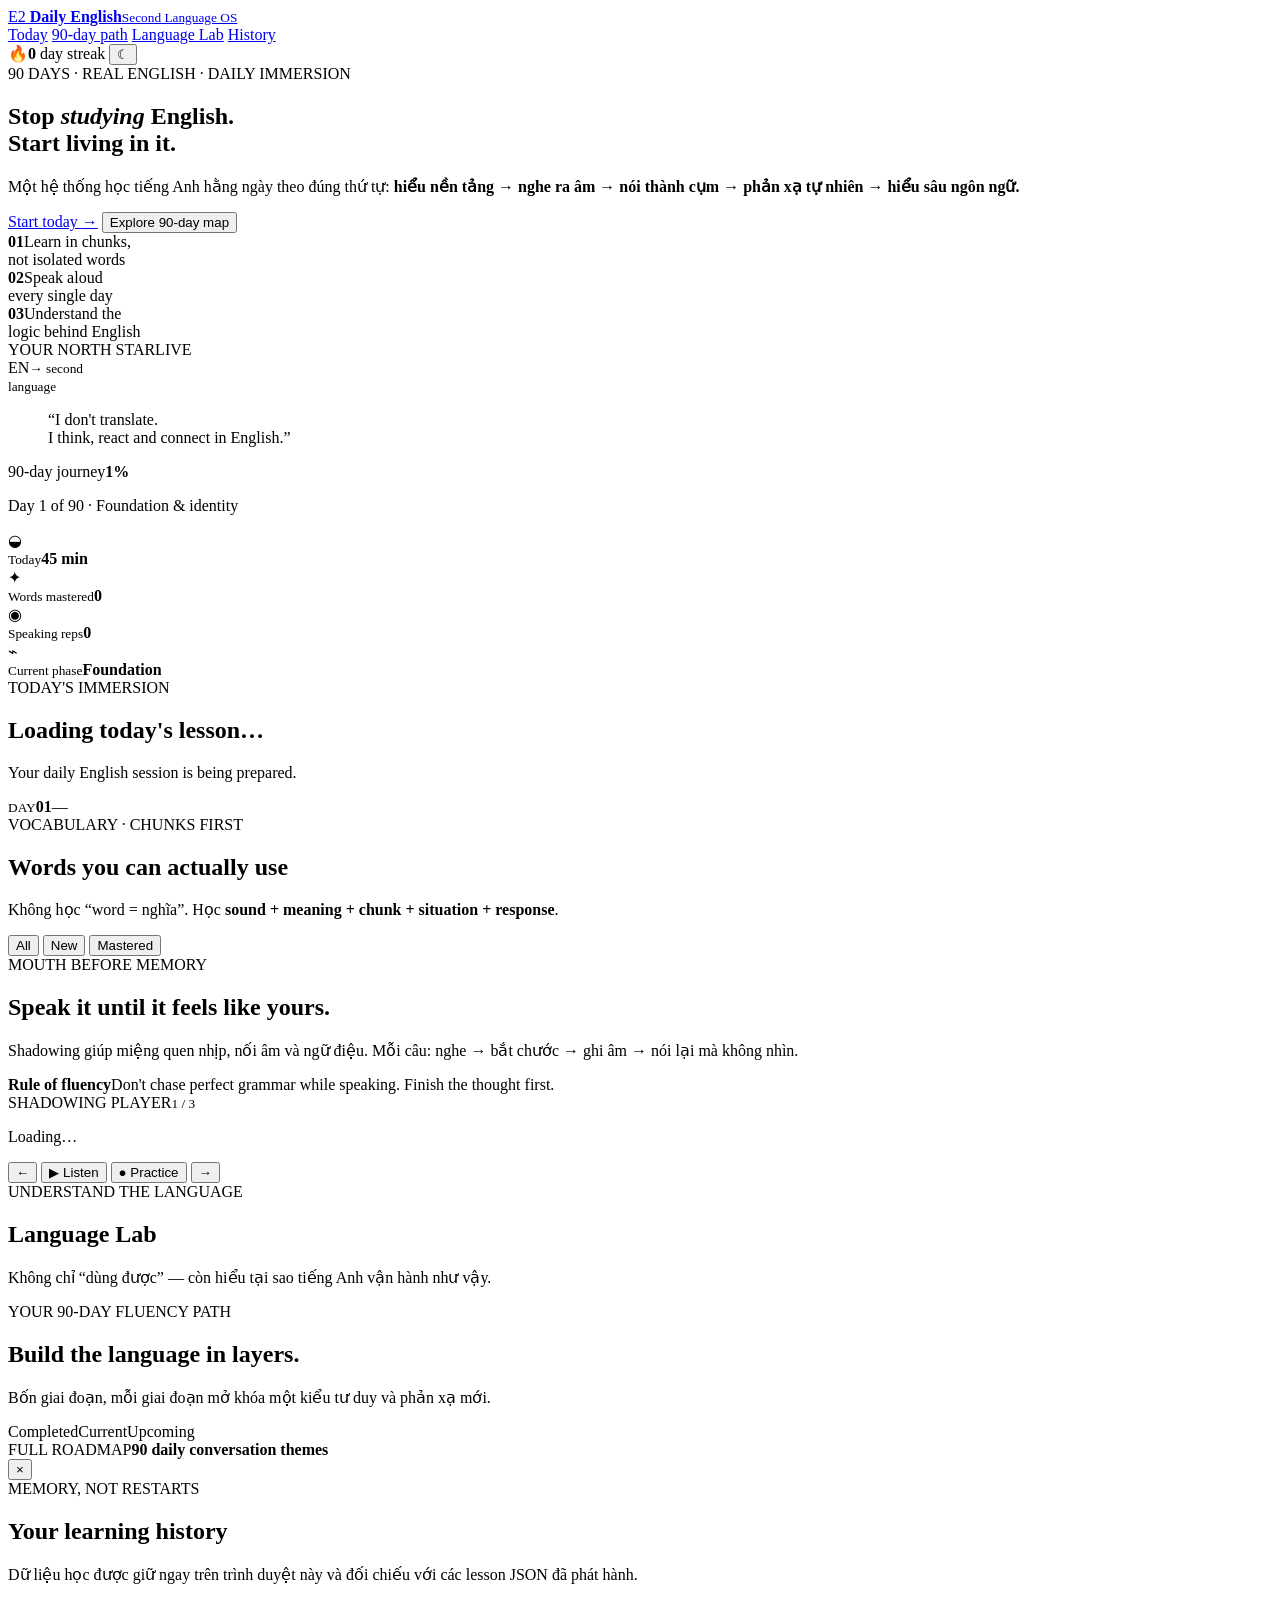
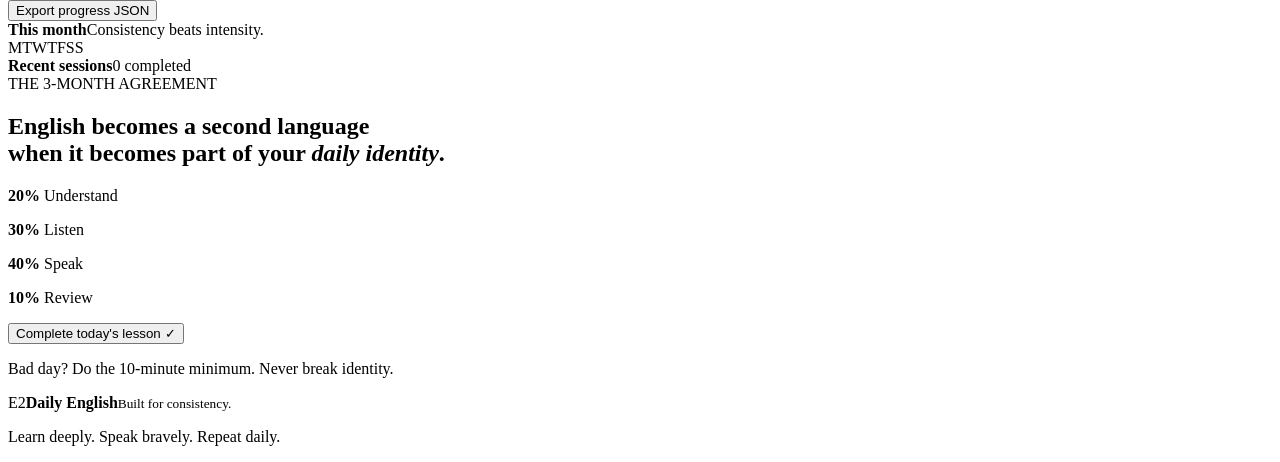
==== index.html @ 4473adbe "feat: bootstrap Daily English OS learning experience" ====
<!doctype html>
<html lang="en">
<head>
  <meta charset="UTF-8" />
  <meta name="viewport" content="width=device-width, initial-scale=1.0" />
  <meta name="theme-color" content="#07111f" />
  <meta name="description" content="A 90-day English immersion system for Vietnamese learners who want English to become a real second language." />
  <title>Daily English OS — 90-Day Fluency Journey</title>
  <link rel="preconnect" href="https://fonts.googleapis.com">
  <link rel="preconnect" href="https://fonts.gstatic.com" crossorigin>
  <link href="https://fonts.googleapis.com/css2?family=DM+Sans:wght@400;500;600;700&family=Manrope:wght@500;600;700;800&display=swap" rel="stylesheet">
  <link rel="stylesheet" href="styles.css" />
</head>
<body>
  <div class="noise"></div>
  <header class="topbar">
    <a class="brand" href="#top" aria-label="Daily English OS home">
      <span class="brand-mark">E<span>2</span></span>
      <span><strong>Daily English</strong><small>Second Language OS</small></span>
    </a>
    <nav class="desktop-nav" aria-label="Primary navigation">
      <a href="#today">Today</a>
      <a href="#path">90-day path</a>
      <a href="#language-lab">Language Lab</a>
      <a href="#history">History</a>
    </nav>
    <div class="top-actions">
      <span class="streak-pill"><span>🔥</span><b id="streakCount">0</b> day streak</span>
      <button id="themeToggle" class="icon-btn" type="button" aria-label="Toggle theme">☾</button>
    </div>
  </header>

  <main id="top">
    <section class="hero shell">
      <div class="hero-copy">
        <span class="eyebrow">90 DAYS · REAL ENGLISH · DAILY IMMERSION</span>
        <h1>Stop <em>studying</em> English.<br><span>Start living in it.</span></h1>
        <p class="hero-lead">Một hệ thống học tiếng Anh hằng ngày theo đúng thứ tự: <strong>hiểu nền tảng → nghe ra âm → nói thành cụm → phản xạ tự nhiên → hiểu sâu ngôn ngữ.</strong></p>
        <div class="hero-actions">
          <a class="btn primary" href="#today">Start today <span>→</span></a>
          <button class="btn ghost" id="openPlanBtn" type="button">Explore 90-day map</button>
        </div>
        <div class="promise-row">
          <div><b>01</b><span>Learn in chunks,<br>not isolated words</span></div>
          <div><b>02</b><span>Speak aloud<br>every single day</span></div>
          <div><b>03</b><span>Understand the<br>logic behind English</span></div>
        </div>
      </div>
      <aside class="hero-card glass">
        <div class="hero-card-head">
          <span>YOUR NORTH STAR</span><span class="live-dot">LIVE</span>
        </div>
        <div class="orb-wrap"><div class="orb"><span>EN</span><small>→ second<br>language</small></div></div>
        <blockquote>“I don't translate.<br>I think, react and connect in English.”</blockquote>
        <div class="meter-line"><span>90-day journey</span><b id="journeyPercent">1%</b></div>
        <div class="meter"><i id="journeyBar"></i></div>
        <p id="journeyCaption">Day 1 of 90 · Foundation & identity</p>
      </aside>
    </section>

    <section class="dashboard-band" aria-label="Learning dashboard">
      <div class="shell dashboard-grid">
        <div class="metric"><span class="metric-icon">◒</span><div><small>Today</small><b id="todayMinutes">45 min</b></div></div>
        <div class="metric"><span class="metric-icon">✦</span><div><small>Words mastered</small><b id="masteredCount">0</b></div></div>
        <div class="metric"><span class="metric-icon">◉</span><div><small>Speaking reps</small><b id="speakingReps">0</b></div></div>
        <div class="metric"><span class="metric-icon">⌁</span><div><small>Current phase</small><b id="phaseLabel">Foundation</b></div></div>
      </div>
    </section>

    <section id="today" class="section shell">
      <div class="section-heading split">
        <div><span class="eyebrow coral">TODAY'S IMMERSION</span><h2 id="lessonTitle">Loading today's lesson…</h2><p id="lessonSubtitle">Your daily English session is being prepared.</p></div>
        <div class="day-badge"><small>DAY</small><b id="dayNumber">01</b><span id="lessonDate">—</span></div>
      </div>

      <div class="today-layout">
        <aside class="lesson-rail glass" id="lessonRail" aria-label="Lesson sections"></aside>
        <div class="lesson-stage">
          <article id="lessonPanel" class="lesson-panel glass"></article>
        </div>
      </div>
    </section>

    <section class="section shell" id="vocabulary">
      <div class="section-heading split compact">
        <div><span class="eyebrow mint">VOCABULARY · CHUNKS FIRST</span><h2>Words you can actually use</h2><p>Không học “word = nghĩa”. Học <strong>sound + meaning + chunk + situation + response</strong>.</p></div>
        <div class="filter-pills" id="vocabFilters">
          <button class="active" data-filter="all">All</button>
          <button data-filter="new">New</button>
          <button data-filter="mastered">Mastered</button>
        </div>
      </div>
      <div class="vocab-grid" id="vocabGrid"></div>
    </section>

    <section class="practice-section">
      <div class="shell practice-grid">
        <div>
          <span class="eyebrow violet">MOUTH BEFORE MEMORY</span>
          <h2>Speak it until it feels like yours.</h2>
          <p>Shadowing giúp miệng quen nhịp, nối âm và ngữ điệu. Mỗi câu: nghe → bắt chước → ghi âm → nói lại mà không nhìn.</p>
          <div class="micro-rule"><b>Rule of fluency</b><span>Don't chase perfect grammar while speaking. Finish the thought first.</span></div>
        </div>
        <div class="shadow-card glass">
          <div class="shadow-top"><span>SHADOWING PLAYER</span><small id="shadowCounter">1 / 3</small></div>
          <p class="shadow-sentence" id="shadowSentence">Loading…</p>
          <p class="shadow-note" id="shadowNote"></p>
          <div class="wave" aria-hidden="true"><i></i><i></i><i></i><i></i><i></i><i></i><i></i><i></i><i></i><i></i><i></i><i></i><i></i><i></i><i></i><i></i><i></i></div>
          <div class="shadow-actions">
            <button class="round-btn" id="prevShadow" type="button" aria-label="Previous sentence">←</button>
            <button class="speak-btn" id="speakShadow" type="button"><span>▶</span> Listen</button>
            <button class="record-btn" id="recordShadow" type="button"><span>●</span> Practice</button>
            <button class="round-btn" id="nextShadow" type="button" aria-label="Next sentence">→</button>
          </div>
          <div id="speechFeedback" class="speech-feedback hidden"></div>
        </div>
      </div>
    </section>

    <section id="language-lab" class="section shell">
      <div class="section-heading centered"><span class="eyebrow gold">UNDERSTAND THE LANGUAGE</span><h2>Language Lab</h2><p>Không chỉ “dùng được” — còn hiểu tại sao tiếng Anh vận hành như vậy.</p></div>
      <div class="lab-grid" id="languageLabGrid"></div>
    </section>

    <section id="path" class="section path-section shell">
      <div class="section-heading split">
        <div><span class="eyebrow blue">YOUR 90-DAY FLUENCY PATH</span><h2>Build the language in layers.</h2><p>Bốn giai đoạn, mỗi giai đoạn mở khóa một kiểu tư duy và phản xạ mới.</p></div>
        <div class="legend"><span><i class="done"></i>Completed</span><span><i class="current"></i>Current</span><span><i></i>Upcoming</span></div>
      </div>
      <div class="phase-list" id="phaseList"></div>
      <div class="roadmap-drawer" id="roadmapDrawer">
        <div class="roadmap-head"><div><span>FULL ROADMAP</span><b>90 daily conversation themes</b></div><button id="closePlanBtn" class="icon-btn" type="button">×</button></div>
        <div class="roadmap-grid" id="roadmapGrid"></div>
      </div>
    </section>

    <section id="history" class="section shell">
      <div class="section-heading split compact">
        <div><span class="eyebrow coral">MEMORY, NOT RESTARTS</span><h2>Your learning history</h2><p>Dữ liệu học được giữ ngay trên trình duyệt này và đối chiếu với các lesson JSON đã phát hành.</p></div>
        <button class="btn ghost small" id="exportProgress" type="button">Export progress JSON</button>
      </div>
      <div class="history-grid">
        <div class="calendar-card glass"><div class="calendar-head"><b id="calendarMonth">This month</b><span>Consistency beats intensity.</span></div><div class="calendar-week"><span>M</span><span>T</span><span>W</span><span>T</span><span>F</span><span>S</span><span>S</span></div><div class="calendar-grid" id="calendarGrid"></div></div>
        <div class="history-card glass"><div class="history-head"><b>Recent sessions</b><span id="historyCount">0 completed</span></div><div id="historyList" class="history-list"></div></div>
      </div>
    </section>

    <section class="manifesto shell">
      <span class="eyebrow mint">THE 3-MONTH AGREEMENT</span>
      <h2>English becomes a second language<br>when it becomes part of your <em>daily identity</em>.</h2>
      <div class="manifesto-rules">
        <p><b>20%</b> Understand</p><p><b>30%</b> Listen</p><p><b>40%</b> Speak</p><p><b>10%</b> Review</p>
      </div>
      <button class="btn primary" id="completeToday" type="button">Complete today's lesson <span>✓</span></button>
      <p class="manifesto-note">Bad day? Do the 10-minute minimum. Never break identity.</p>
    </section>
  </main>

  <footer>
    <div class="shell footer-inner"><div class="brand mini"><span class="brand-mark">E<span>2</span></span><span><strong>Daily English</strong><small>Built for consistency.</small></span></div><p>Learn deeply. Speak bravely. Repeat daily.</p><span id="footerDate"></span></div>
  </footer>

  <div class="toast" id="toast" role="status" aria-live="polite"></div>
  <script src="app.js" defer></script>
</body>
</html>
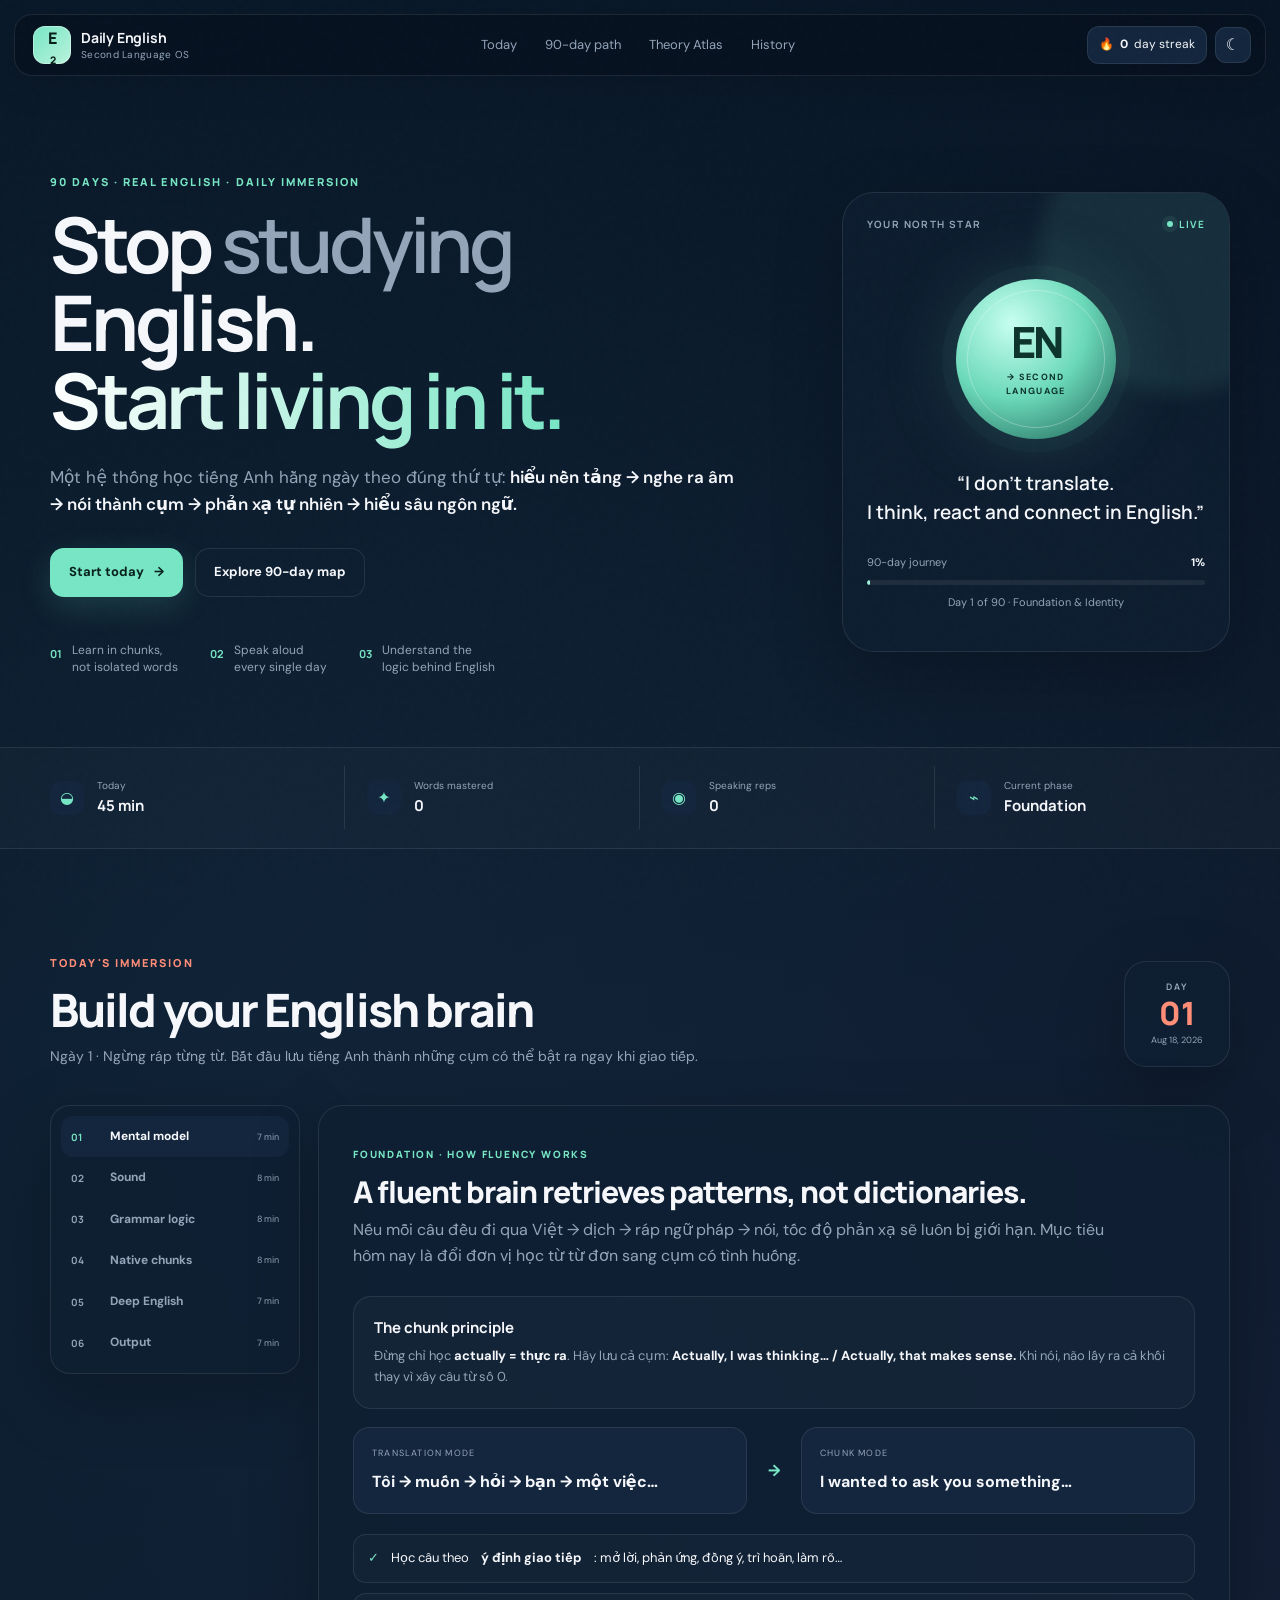
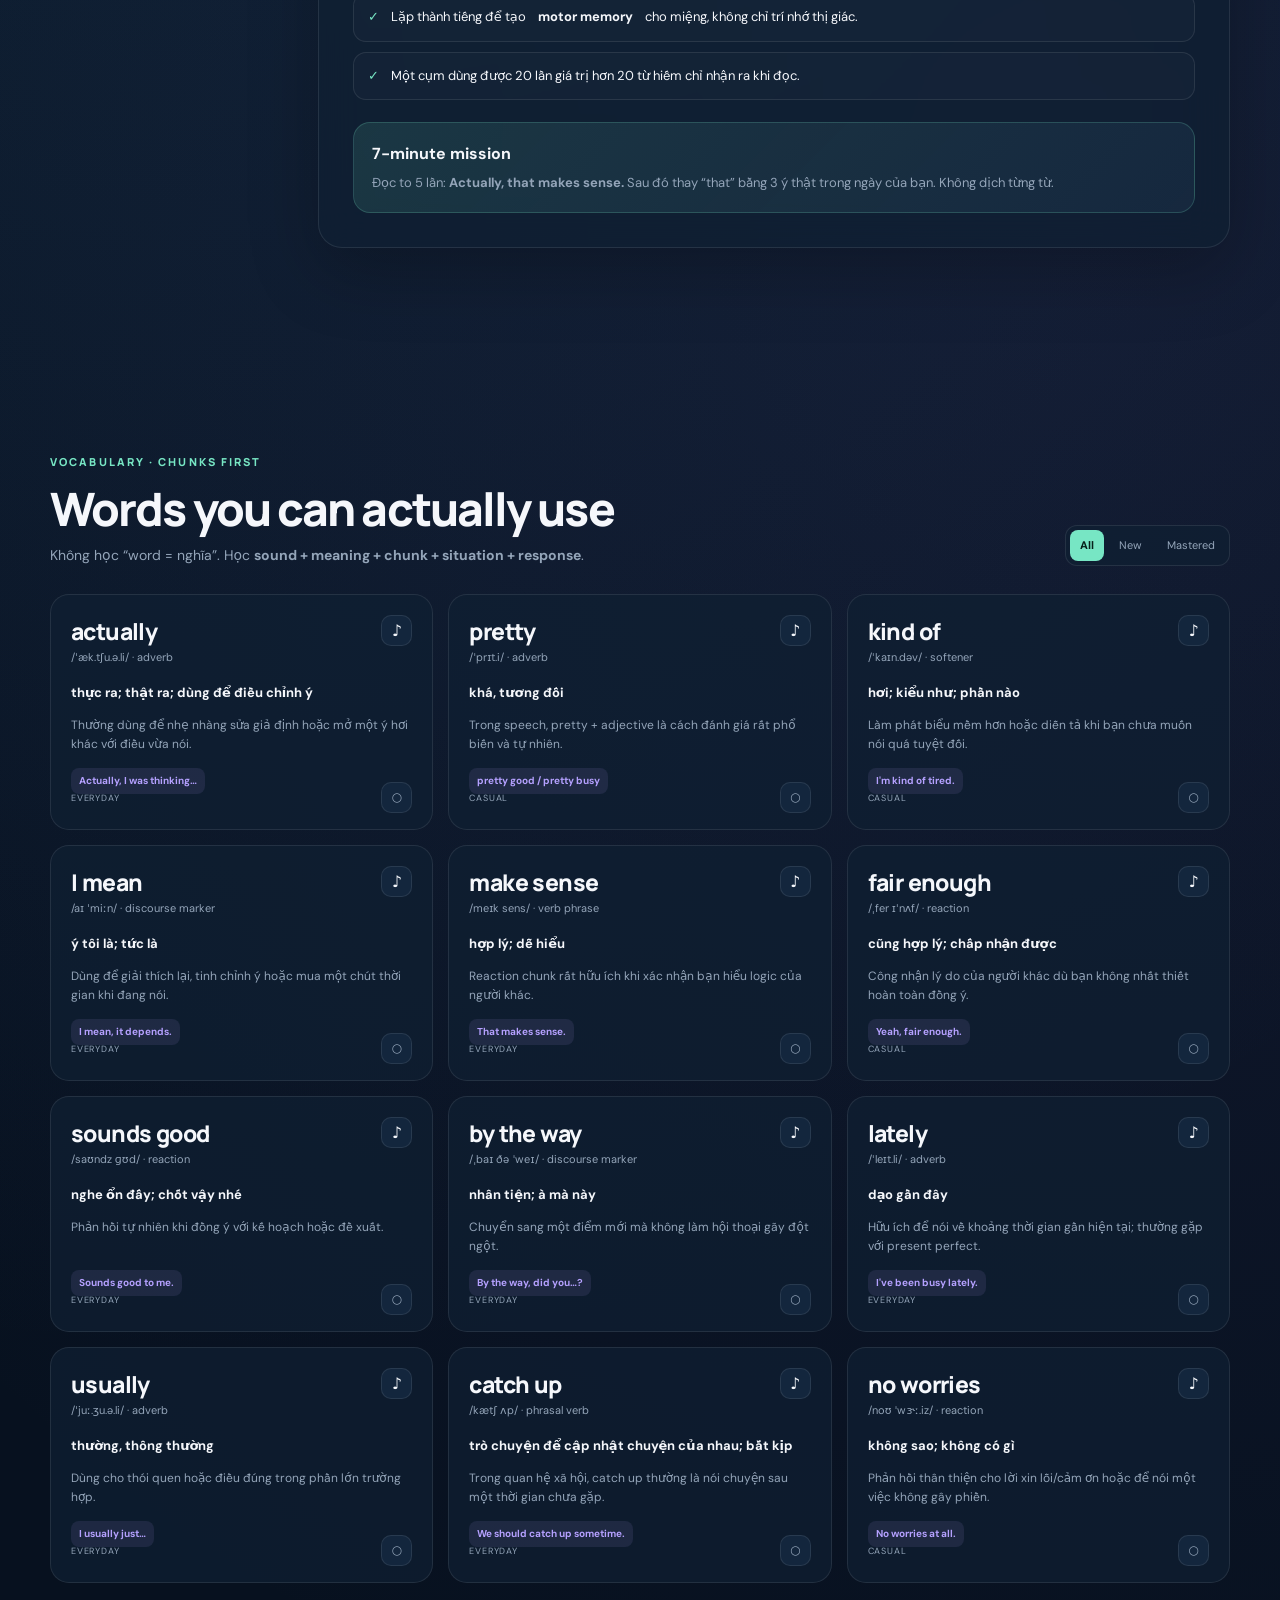
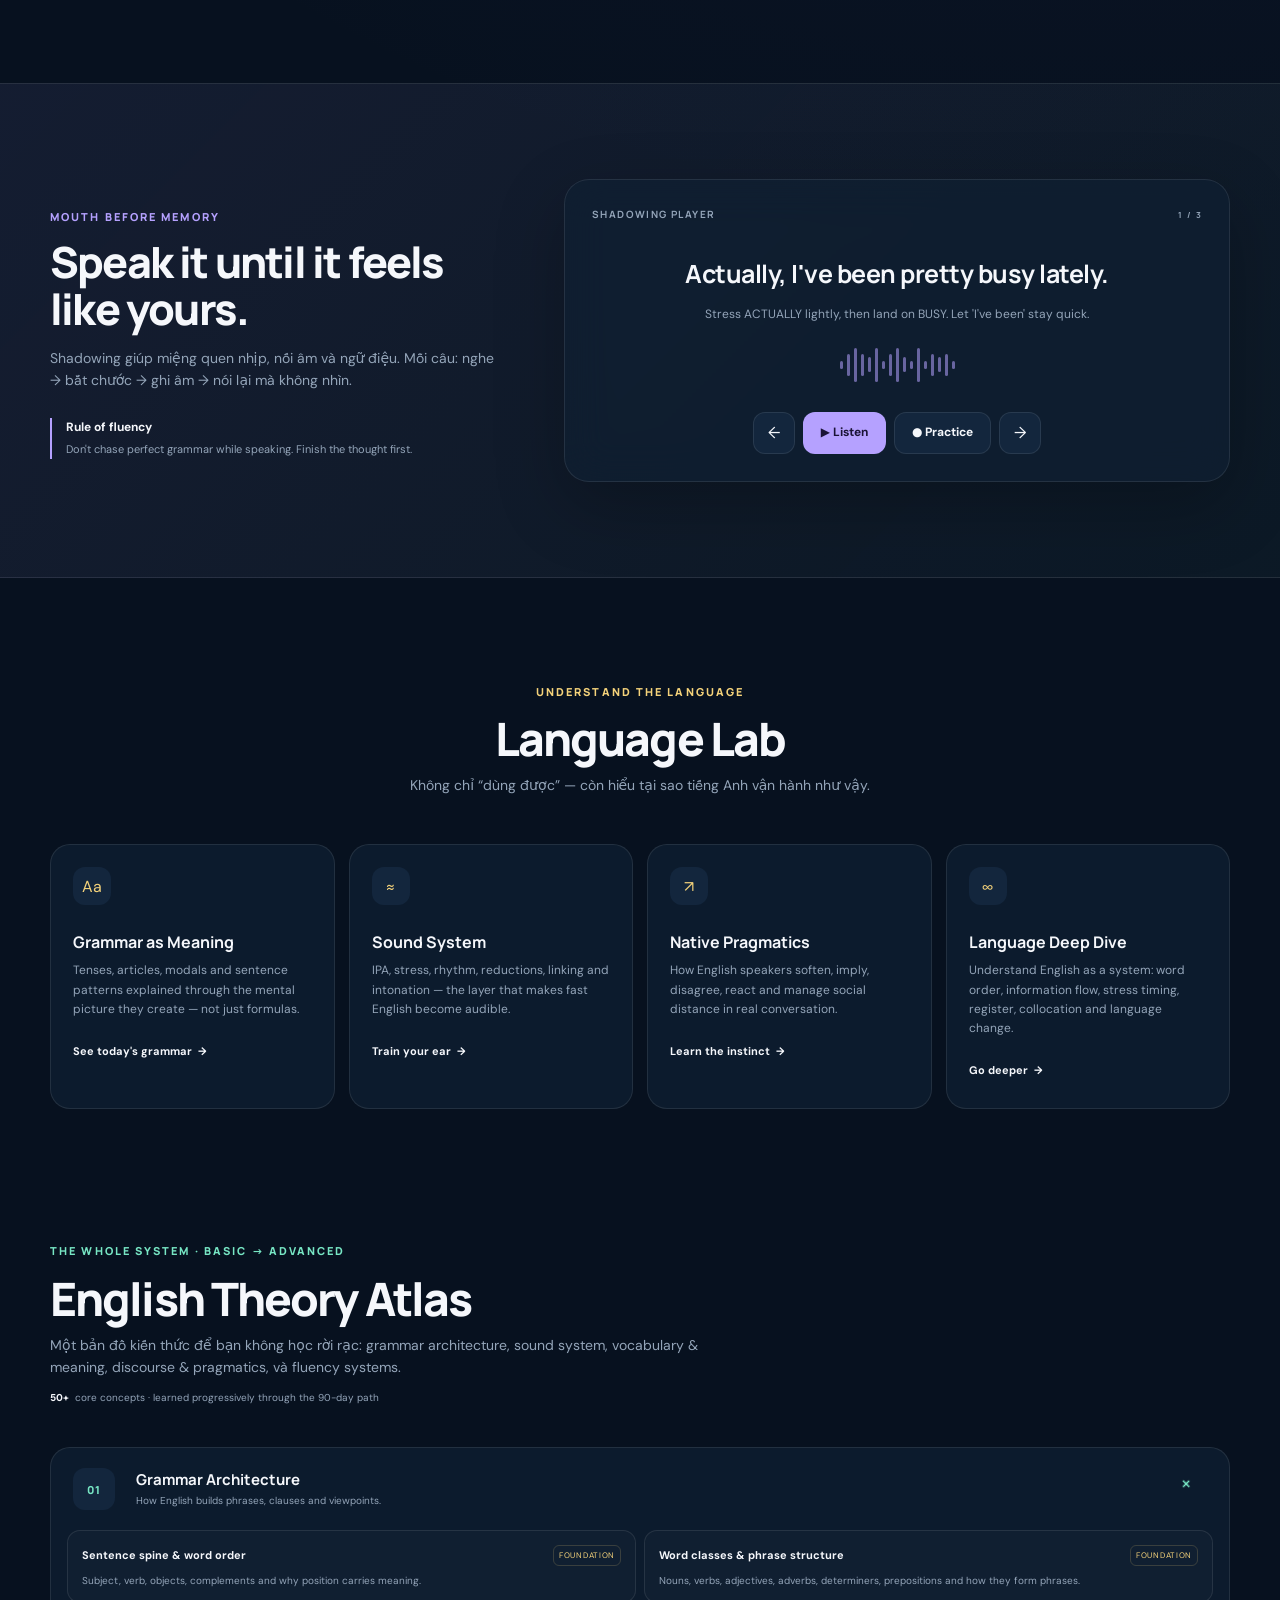
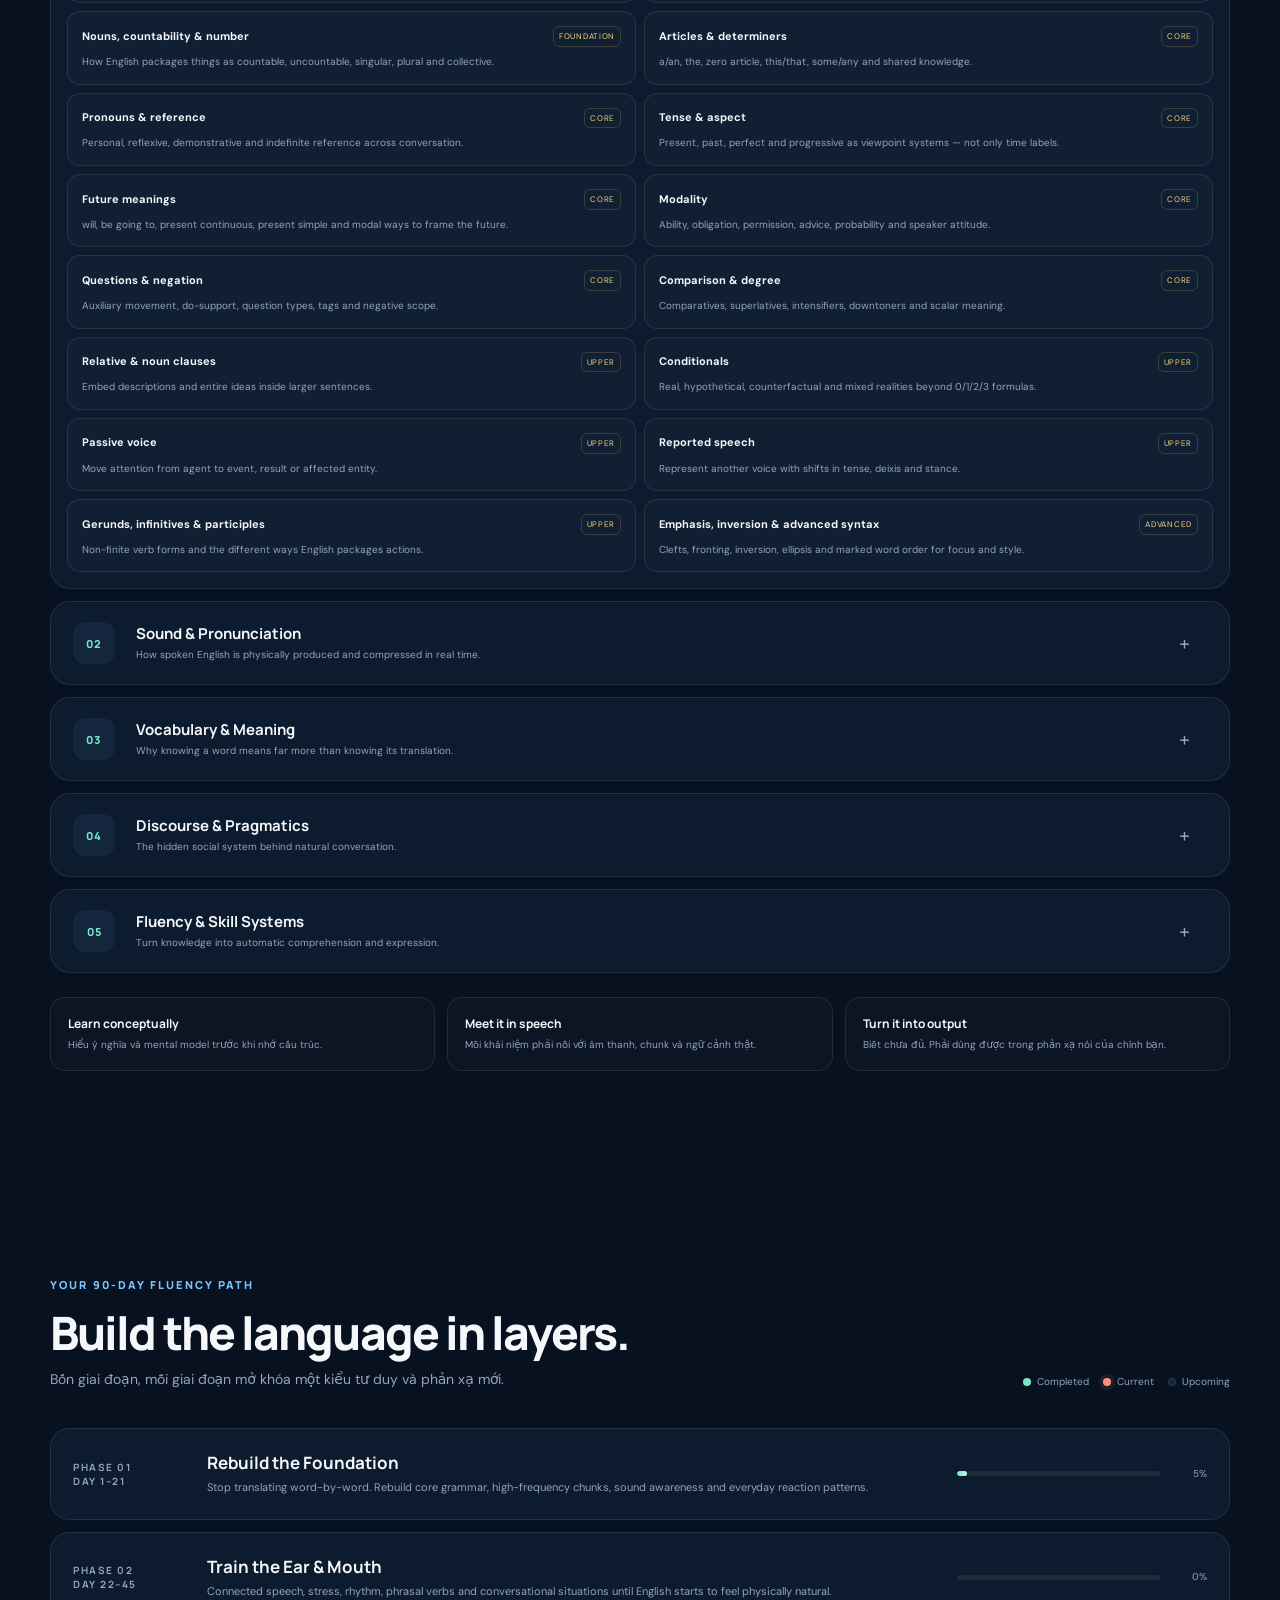
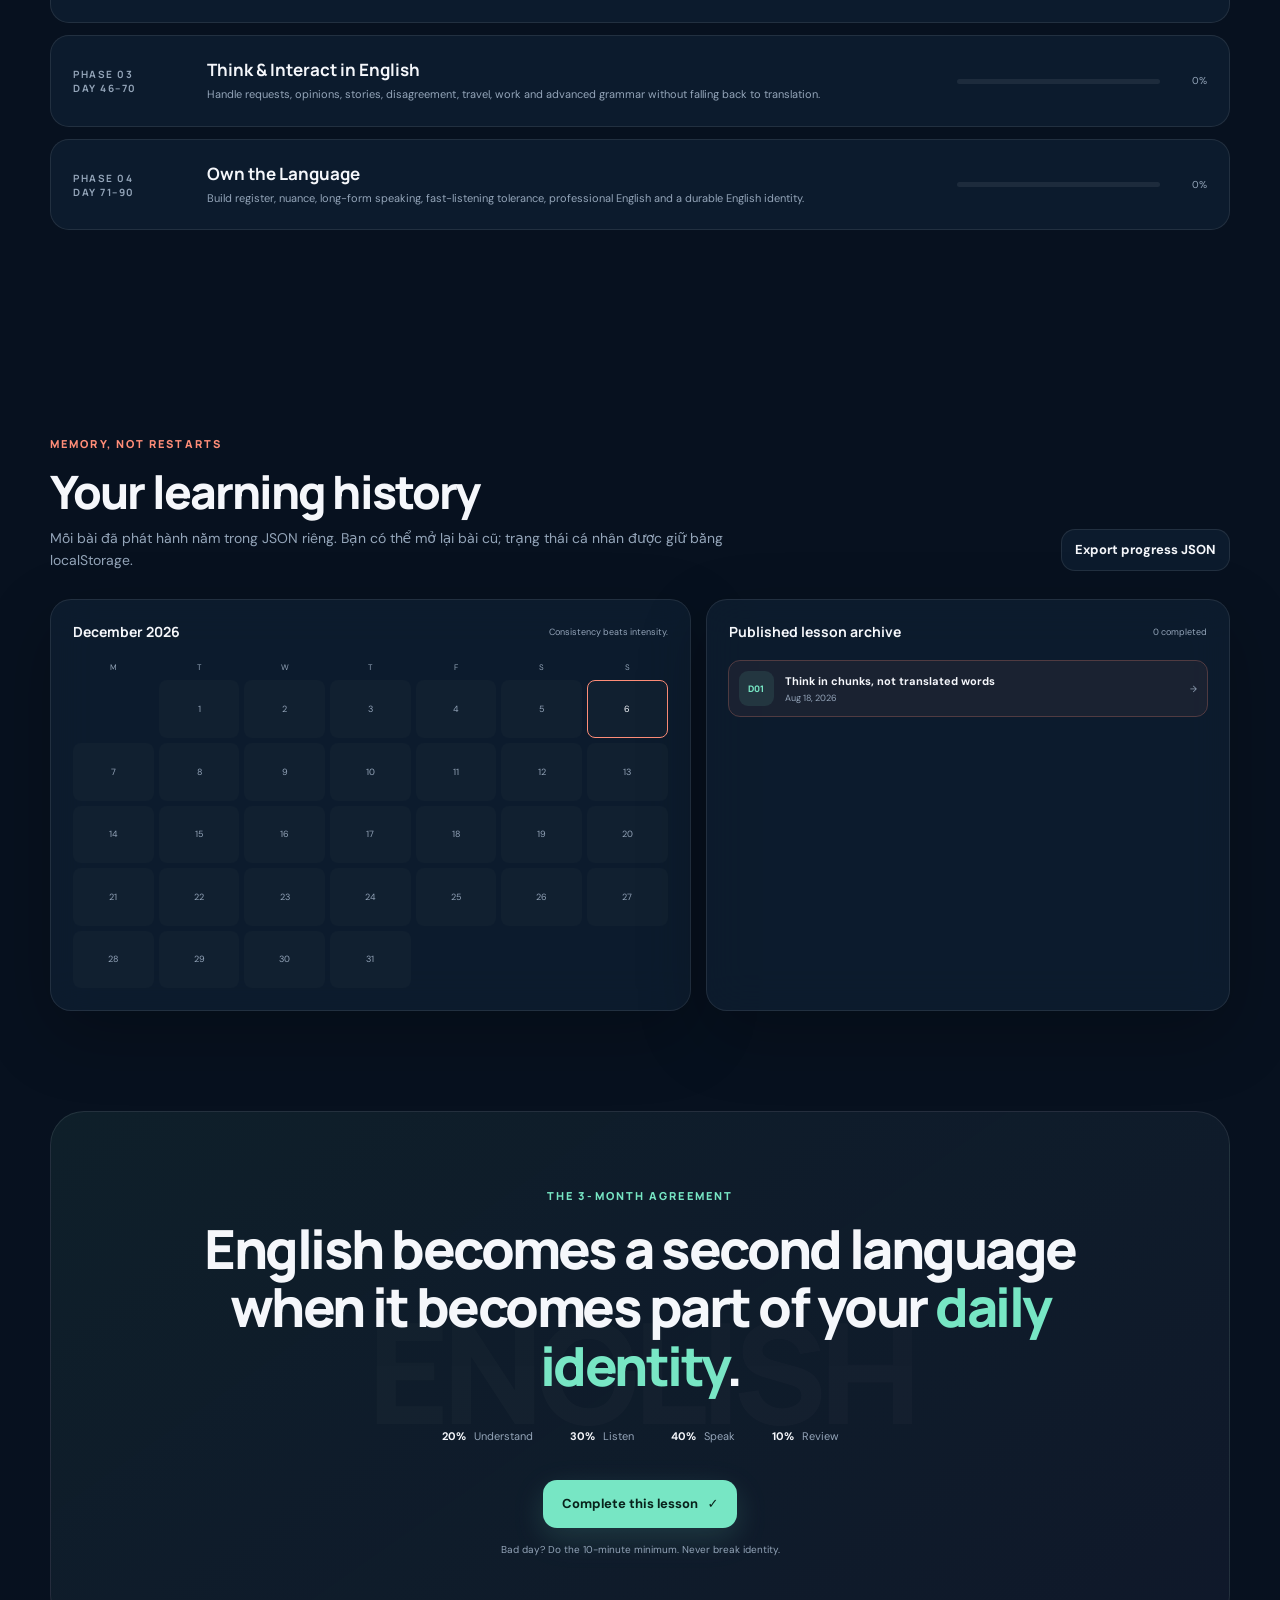
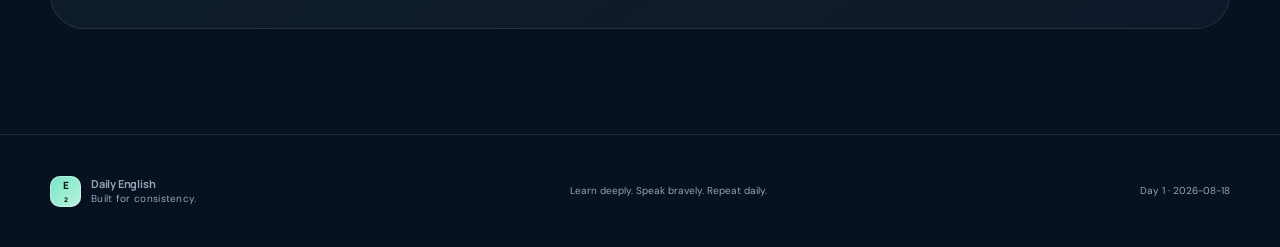
==== commit 19c6ab52: "chore: make GitHub Pages entry redirect to app home" ====
--- a/index.html
+++ b/index.html
@@ -3,164 +3,9 @@
 <head>
   <meta charset="UTF-8" />
   <meta name="viewport" content="width=device-width, initial-scale=1.0" />
-  <meta name="theme-color" content="#07111f" />
-  <meta name="description" content="A 90-day English immersion system for Vietnamese learners who want English to become a real second language." />
-  <title>Daily English OS — 90-Day Fluency Journey</title>
-  <link rel="preconnect" href="https://fonts.googleapis.com">
-  <link rel="preconnect" href="https://fonts.gstatic.com" crossorigin>
-  <link href="https://fonts.googleapis.com/css2?family=DM+Sans:wght@400;500;600;700&family=Manrope:wght@500;600;700;800&display=swap" rel="stylesheet">
-  <link rel="stylesheet" href="styles.css" />
+  <meta http-equiv="refresh" content="0; url=home.html" />
+  <title>Daily English OS</title>
+  <script>location.replace('home.html' + location.search + location.hash);</script>
 </head>
-<body>
-  <div class="noise"></div>
-  <header class="topbar">
-    <a class="brand" href="#top" aria-label="Daily English OS home">
-      <span class="brand-mark">E<span>2</span></span>
-      <span><strong>Daily English</strong><small>Second Language OS</small></span>
-    </a>
-    <nav class="desktop-nav" aria-label="Primary navigation">
-      <a href="#today">Today</a>
-      <a href="#path">90-day path</a>
-      <a href="#language-lab">Language Lab</a>
-      <a href="#history">History</a>
-    </nav>
-    <div class="top-actions">
-      <span class="streak-pill"><span>🔥</span><b id="streakCount">0</b> day streak</span>
-      <button id="themeToggle" class="icon-btn" type="button" aria-label="Toggle theme">☾</button>
-    </div>
-  </header>
-
-  <main id="top">
-    <section class="hero shell">
-      <div class="hero-copy">
-        <span class="eyebrow">90 DAYS · REAL ENGLISH · DAILY IMMERSION</span>
-        <h1>Stop <em>studying</em> English.<br><span>Start living in it.</span></h1>
-        <p class="hero-lead">Một hệ thống học tiếng Anh hằng ngày theo đúng thứ tự: <strong>hiểu nền tảng → nghe ra âm → nói thành cụm → phản xạ tự nhiên → hiểu sâu ngôn ngữ.</strong></p>
-        <div class="hero-actions">
-          <a class="btn primary" href="#today">Start today <span>→</span></a>
-          <button class="btn ghost" id="openPlanBtn" type="button">Explore 90-day map</button>
-        </div>
-        <div class="promise-row">
-          <div><b>01</b><span>Learn in chunks,<br>not isolated words</span></div>
-          <div><b>02</b><span>Speak aloud<br>every single day</span></div>
-          <div><b>03</b><span>Understand the<br>logic behind English</span></div>
-        </div>
-      </div>
-      <aside class="hero-card glass">
-        <div class="hero-card-head">
-          <span>YOUR NORTH STAR</span><span class="live-dot">LIVE</span>
-        </div>
-        <div class="orb-wrap"><div class="orb"><span>EN</span><small>→ second<br>language</small></div></div>
-        <blockquote>“I don't translate.<br>I think, react and connect in English.”</blockquote>
-        <div class="meter-line"><span>90-day journey</span><b id="journeyPercent">1%</b></div>
-        <div class="meter"><i id="journeyBar"></i></div>
-        <p id="journeyCaption">Day 1 of 90 · Foundation & identity</p>
-      </aside>
-    </section>
-
-    <section class="dashboard-band" aria-label="Learning dashboard">
-      <div class="shell dashboard-grid">
-        <div class="metric"><span class="metric-icon">◒</span><div><small>Today</small><b id="todayMinutes">45 min</b></div></div>
-        <div class="metric"><span class="metric-icon">✦</span><div><small>Words mastered</small><b id="masteredCount">0</b></div></div>
-        <div class="metric"><span class="metric-icon">◉</span><div><small>Speaking reps</small><b id="speakingReps">0</b></div></div>
-        <div class="metric"><span class="metric-icon">⌁</span><div><small>Current phase</small><b id="phaseLabel">Foundation</b></div></div>
-      </div>
-    </section>
-
-    <section id="today" class="section shell">
-      <div class="section-heading split">
-        <div><span class="eyebrow coral">TODAY'S IMMERSION</span><h2 id="lessonTitle">Loading today's lesson…</h2><p id="lessonSubtitle">Your daily English session is being prepared.</p></div>
-        <div class="day-badge"><small>DAY</small><b id="dayNumber">01</b><span id="lessonDate">—</span></div>
-      </div>
-
-      <div class="today-layout">
-        <aside class="lesson-rail glass" id="lessonRail" aria-label="Lesson sections"></aside>
-        <div class="lesson-stage">
-          <article id="lessonPanel" class="lesson-panel glass"></article>
-        </div>
-      </div>
-    </section>
-
-    <section class="section shell" id="vocabulary">
-      <div class="section-heading split compact">
-        <div><span class="eyebrow mint">VOCABULARY · CHUNKS FIRST</span><h2>Words you can actually use</h2><p>Không học “word = nghĩa”. Học <strong>sound + meaning + chunk + situation + response</strong>.</p></div>
-        <div class="filter-pills" id="vocabFilters">
-          <button class="active" data-filter="all">All</button>
-          <button data-filter="new">New</button>
-          <button data-filter="mastered">Mastered</button>
-        </div>
-      </div>
-      <div class="vocab-grid" id="vocabGrid"></div>
-    </section>
-
-    <section class="practice-section">
-      <div class="shell practice-grid">
-        <div>
-          <span class="eyebrow violet">MOUTH BEFORE MEMORY</span>
-          <h2>Speak it until it feels like yours.</h2>
-          <p>Shadowing giúp miệng quen nhịp, nối âm và ngữ điệu. Mỗi câu: nghe → bắt chước → ghi âm → nói lại mà không nhìn.</p>
-          <div class="micro-rule"><b>Rule of fluency</b><span>Don't chase perfect grammar while speaking. Finish the thought first.</span></div>
-        </div>
-        <div class="shadow-card glass">
-          <div class="shadow-top"><span>SHADOWING PLAYER</span><small id="shadowCounter">1 / 3</small></div>
-          <p class="shadow-sentence" id="shadowSentence">Loading…</p>
-          <p class="shadow-note" id="shadowNote"></p>
-          <div class="wave" aria-hidden="true"><i></i><i></i><i></i><i></i><i></i><i></i><i></i><i></i><i></i><i></i><i></i><i></i><i></i><i></i><i></i><i></i><i></i></div>
-          <div class="shadow-actions">
-            <button class="round-btn" id="prevShadow" type="button" aria-label="Previous sentence">←</button>
-            <button class="speak-btn" id="speakShadow" type="button"><span>▶</span> Listen</button>
-            <button class="record-btn" id="recordShadow" type="button"><span>●</span> Practice</button>
-            <button class="round-btn" id="nextShadow" type="button" aria-label="Next sentence">→</button>
-          </div>
-          <div id="speechFeedback" class="speech-feedback hidden"></div>
-        </div>
-      </div>
-    </section>
-
-    <section id="language-lab" class="section shell">
-      <div class="section-heading centered"><span class="eyebrow gold">UNDERSTAND THE LANGUAGE</span><h2>Language Lab</h2><p>Không chỉ “dùng được” — còn hiểu tại sao tiếng Anh vận hành như vậy.</p></div>
-      <div class="lab-grid" id="languageLabGrid"></div>
-    </section>
-
-    <section id="path" class="section path-section shell">
-      <div class="section-heading split">
-        <div><span class="eyebrow blue">YOUR 90-DAY FLUENCY PATH</span><h2>Build the language in layers.</h2><p>Bốn giai đoạn, mỗi giai đoạn mở khóa một kiểu tư duy và phản xạ mới.</p></div>
-        <div class="legend"><span><i class="done"></i>Completed</span><span><i class="current"></i>Current</span><span><i></i>Upcoming</span></div>
-      </div>
-      <div class="phase-list" id="phaseList"></div>
-      <div class="roadmap-drawer" id="roadmapDrawer">
-        <div class="roadmap-head"><div><span>FULL ROADMAP</span><b>90 daily conversation themes</b></div><button id="closePlanBtn" class="icon-btn" type="button">×</button></div>
-        <div class="roadmap-grid" id="roadmapGrid"></div>
-      </div>
-    </section>
-
-    <section id="history" class="section shell">
-      <div class="section-heading split compact">
-        <div><span class="eyebrow coral">MEMORY, NOT RESTARTS</span><h2>Your learning history</h2><p>Dữ liệu học được giữ ngay trên trình duyệt này và đối chiếu với các lesson JSON đã phát hành.</p></div>
-        <button class="btn ghost small" id="exportProgress" type="button">Export progress JSON</button>
-      </div>
-      <div class="history-grid">
-        <div class="calendar-card glass"><div class="calendar-head"><b id="calendarMonth">This month</b><span>Consistency beats intensity.</span></div><div class="calendar-week"><span>M</span><span>T</span><span>W</span><span>T</span><span>F</span><span>S</span><span>S</span></div><div class="calendar-grid" id="calendarGrid"></div></div>
-        <div class="history-card glass"><div class="history-head"><b>Recent sessions</b><span id="historyCount">0 completed</span></div><div id="historyList" class="history-list"></div></div>
-      </div>
-    </section>
-
-    <section class="manifesto shell">
-      <span class="eyebrow mint">THE 3-MONTH AGREEMENT</span>
-      <h2>English becomes a second language<br>when it becomes part of your <em>daily identity</em>.</h2>
-      <div class="manifesto-rules">
-        <p><b>20%</b> Understand</p><p><b>30%</b> Listen</p><p><b>40%</b> Speak</p><p><b>10%</b> Review</p>
-      </div>
-      <button class="btn primary" id="completeToday" type="button">Complete today's lesson <span>✓</span></button>
-      <p class="manifesto-note">Bad day? Do the 10-minute minimum. Never break identity.</p>
-    </section>
-  </main>
-
-  <footer>
-    <div class="shell footer-inner"><div class="brand mini"><span class="brand-mark">E<span>2</span></span><span><strong>Daily English</strong><small>Built for consistency.</small></span></div><p>Learn deeply. Speak bravely. Repeat daily.</p><span id="footerDate"></span></div>
-  </footer>
-
-  <div class="toast" id="toast" role="status" aria-live="polite"></div>
-  <script src="app.js" defer></script>
-</body>
+<body><p>Opening <a href="home.html">Daily English OS</a>…</p></body>
 </html>
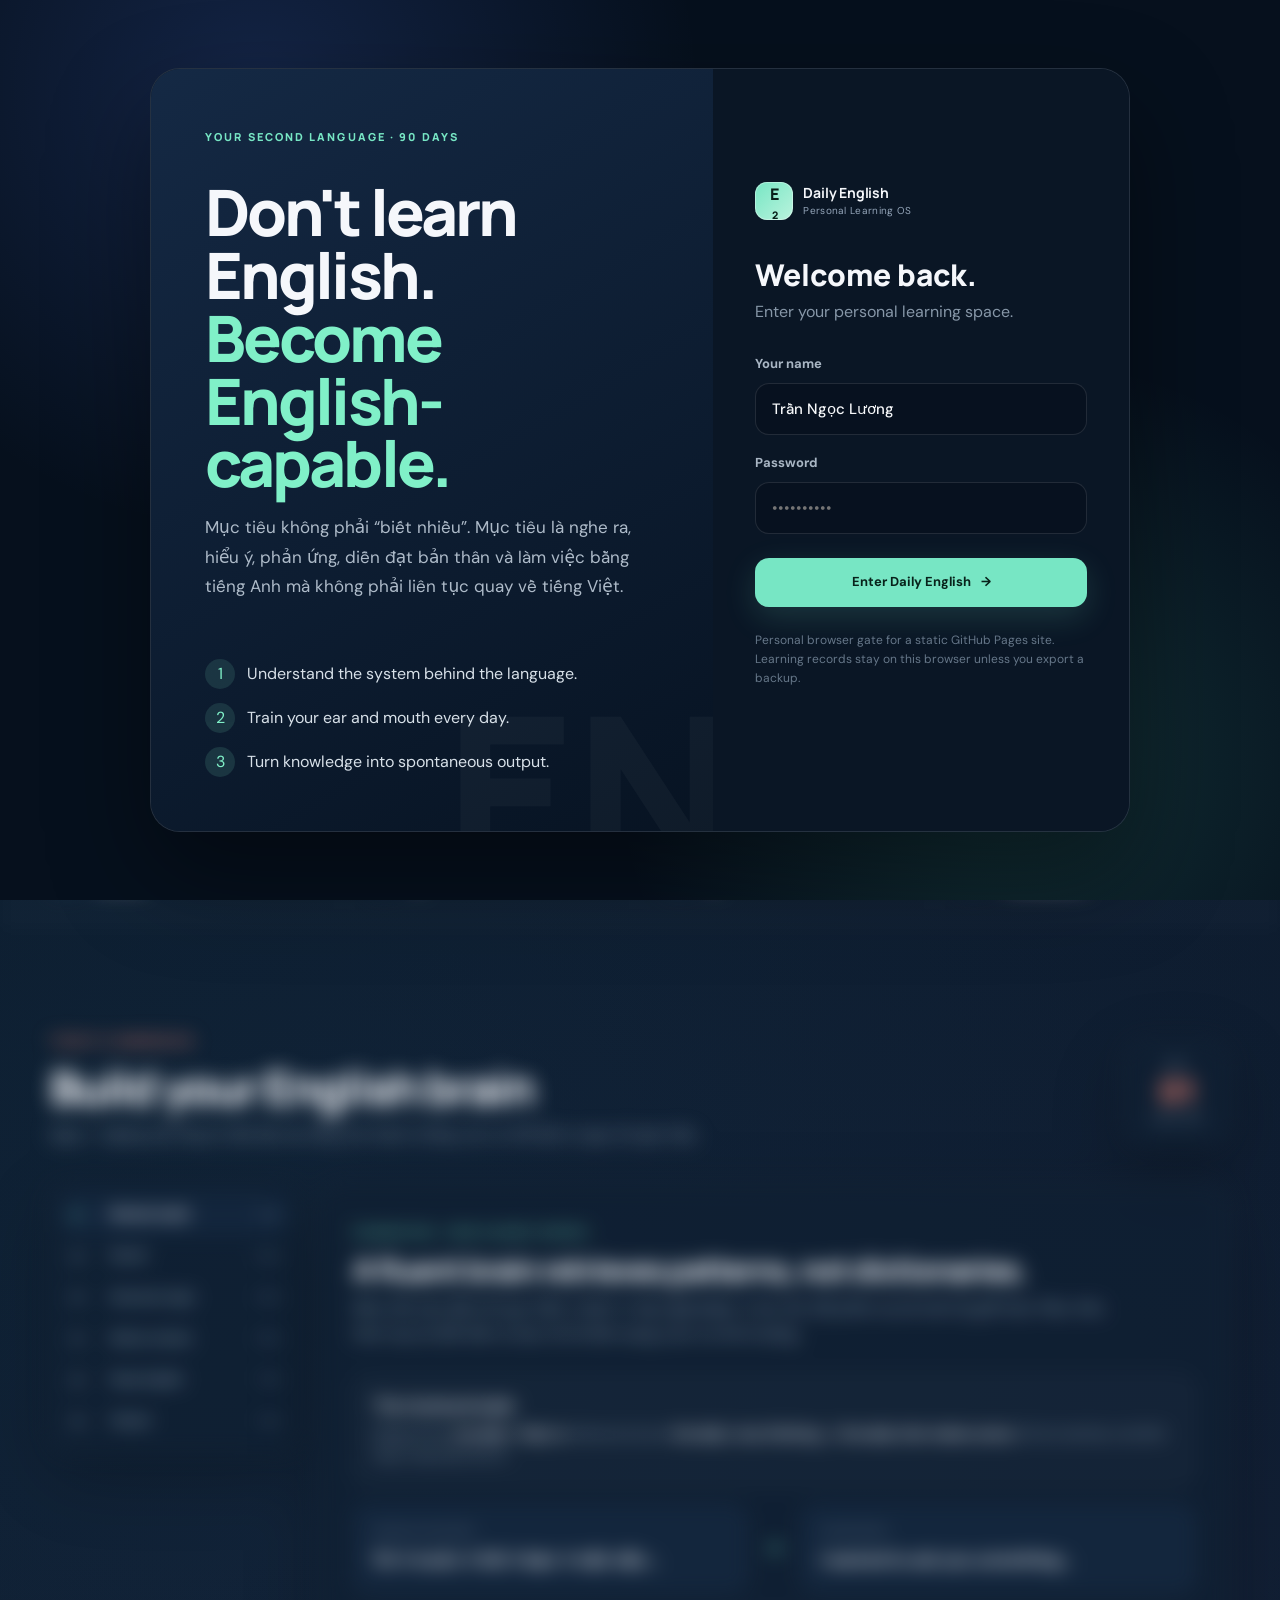
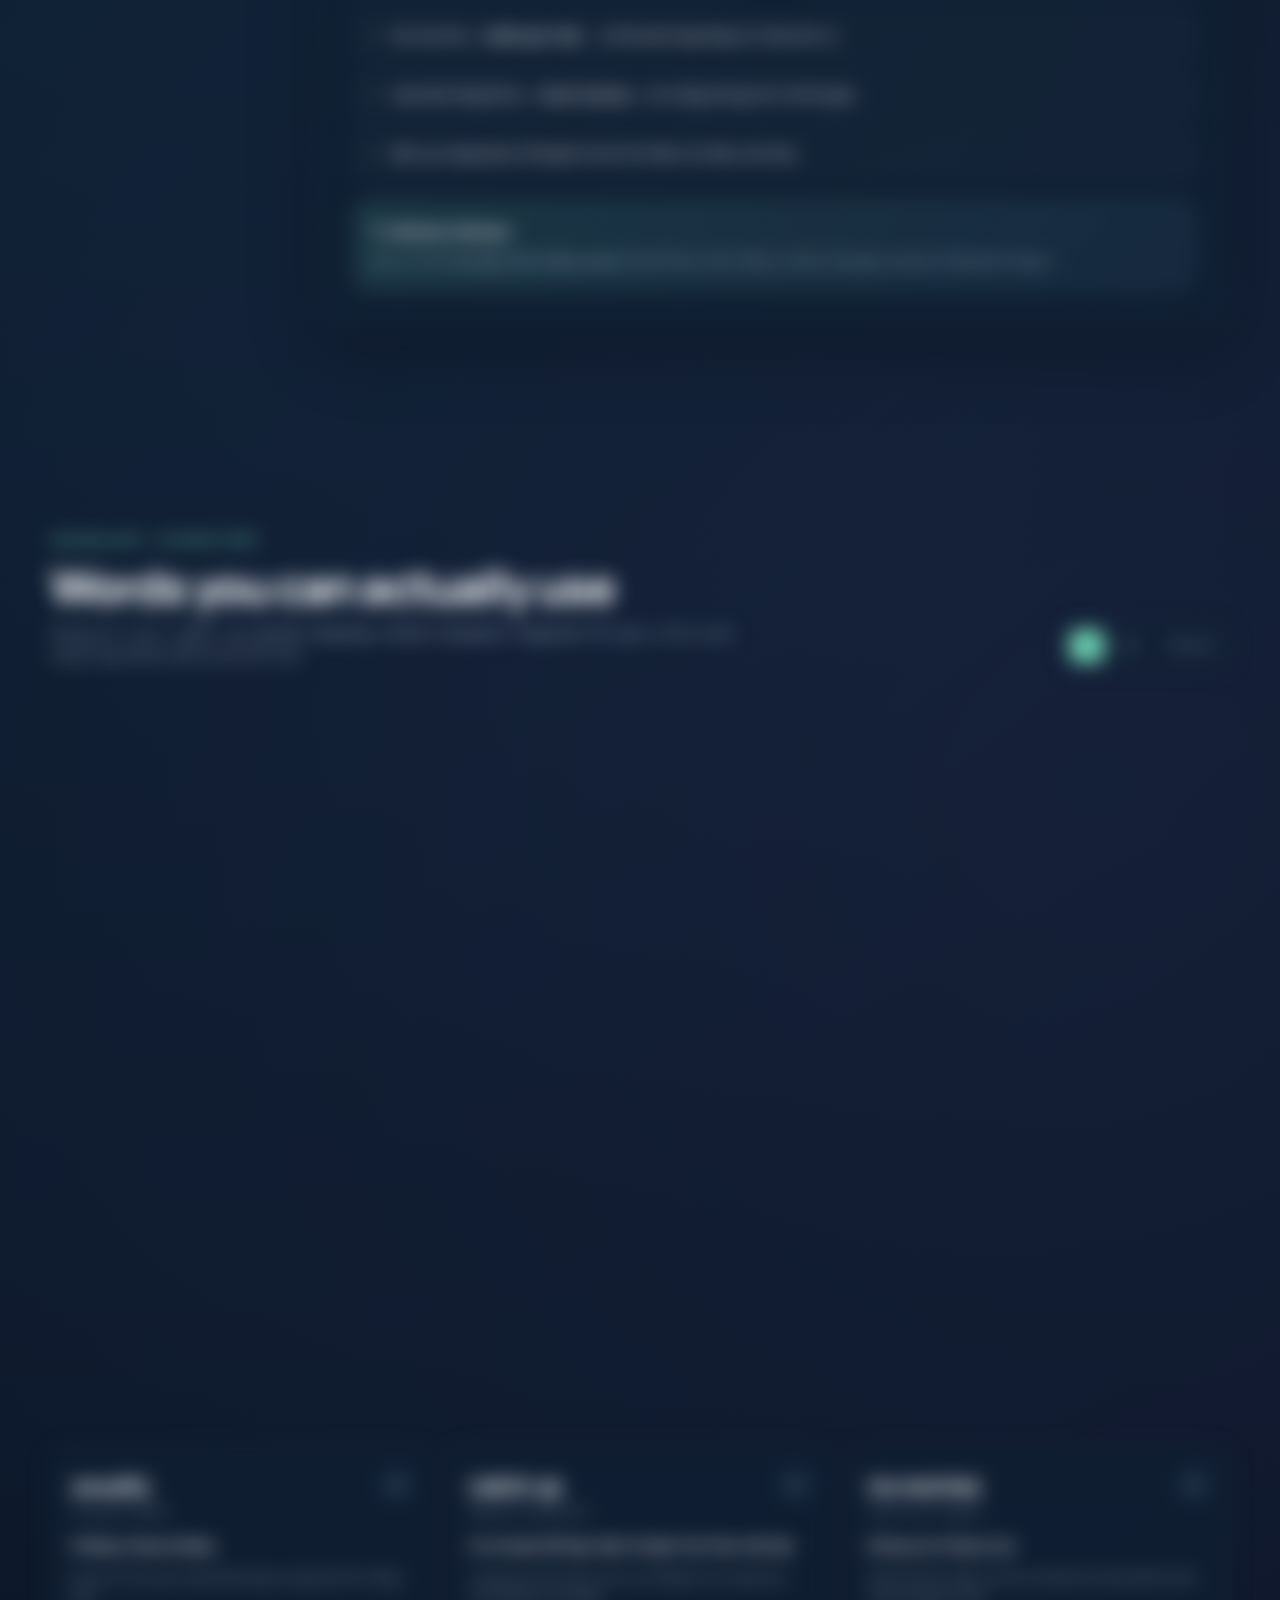
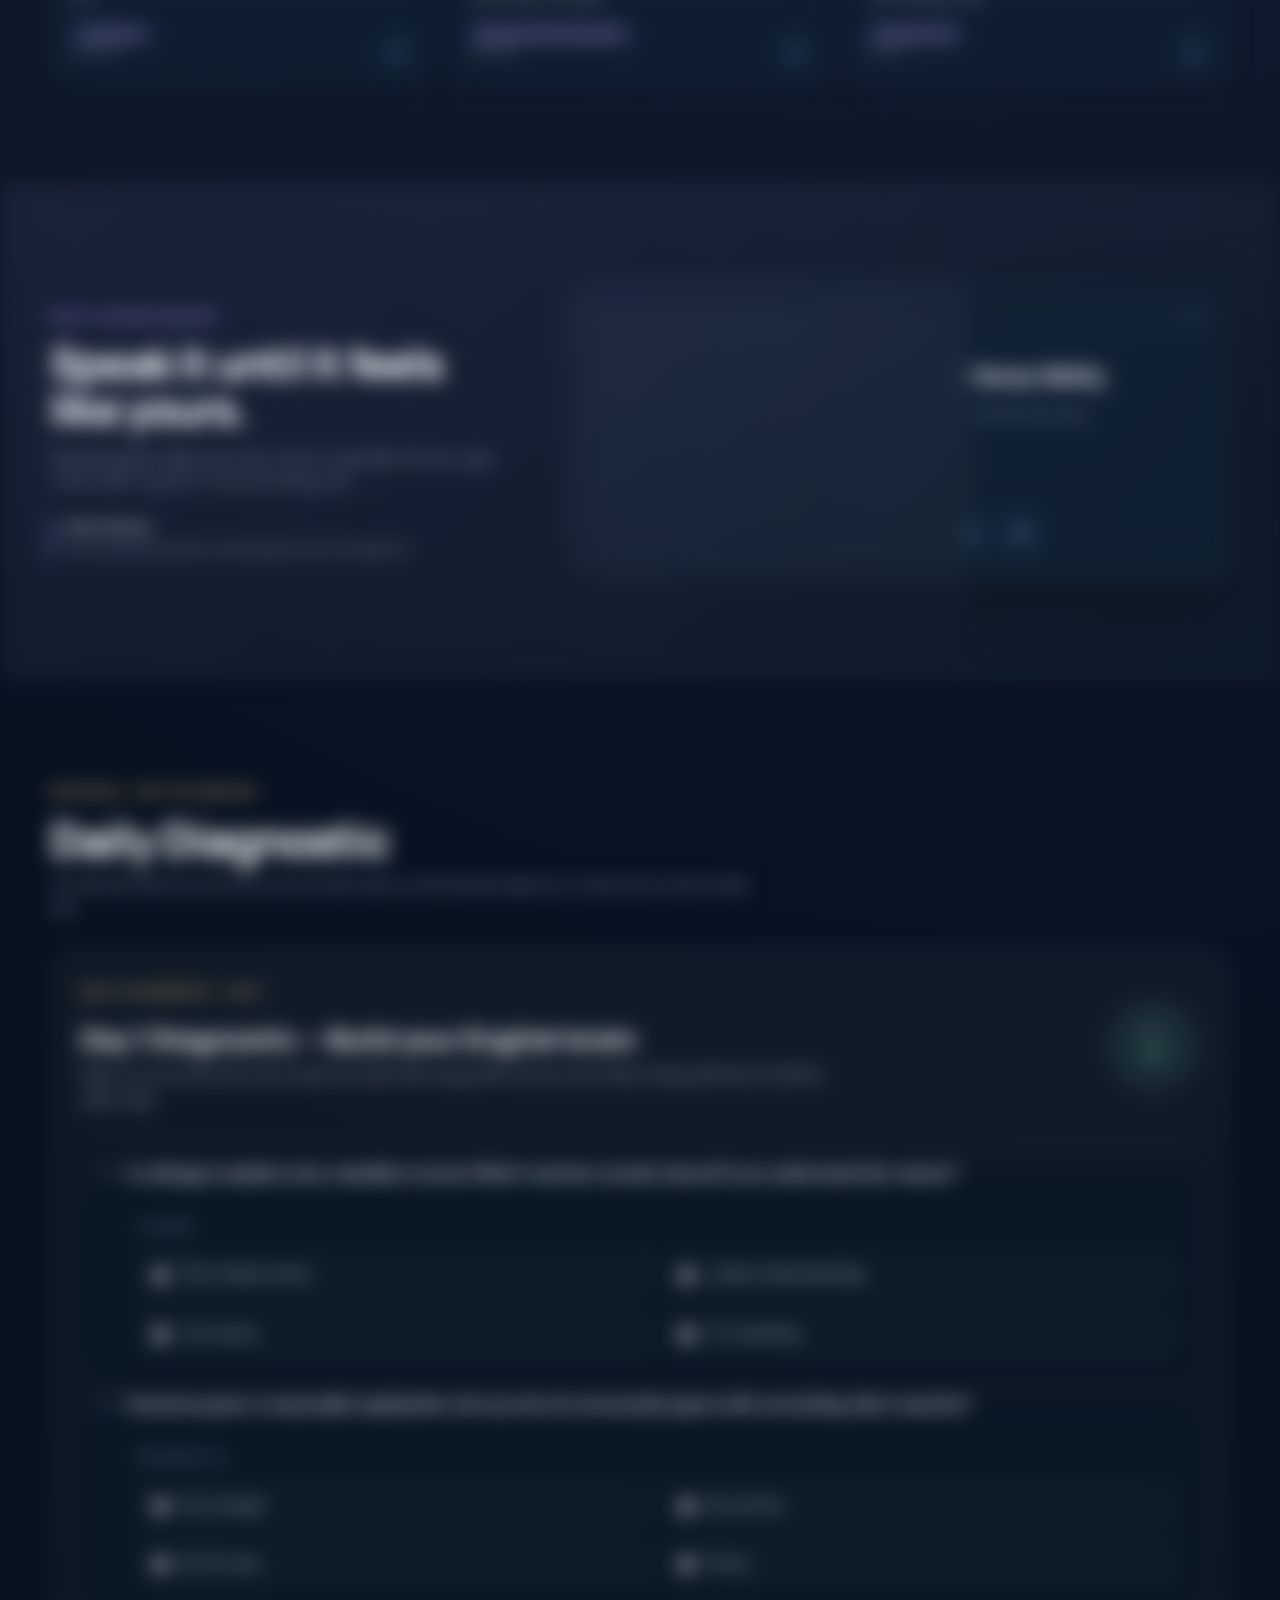
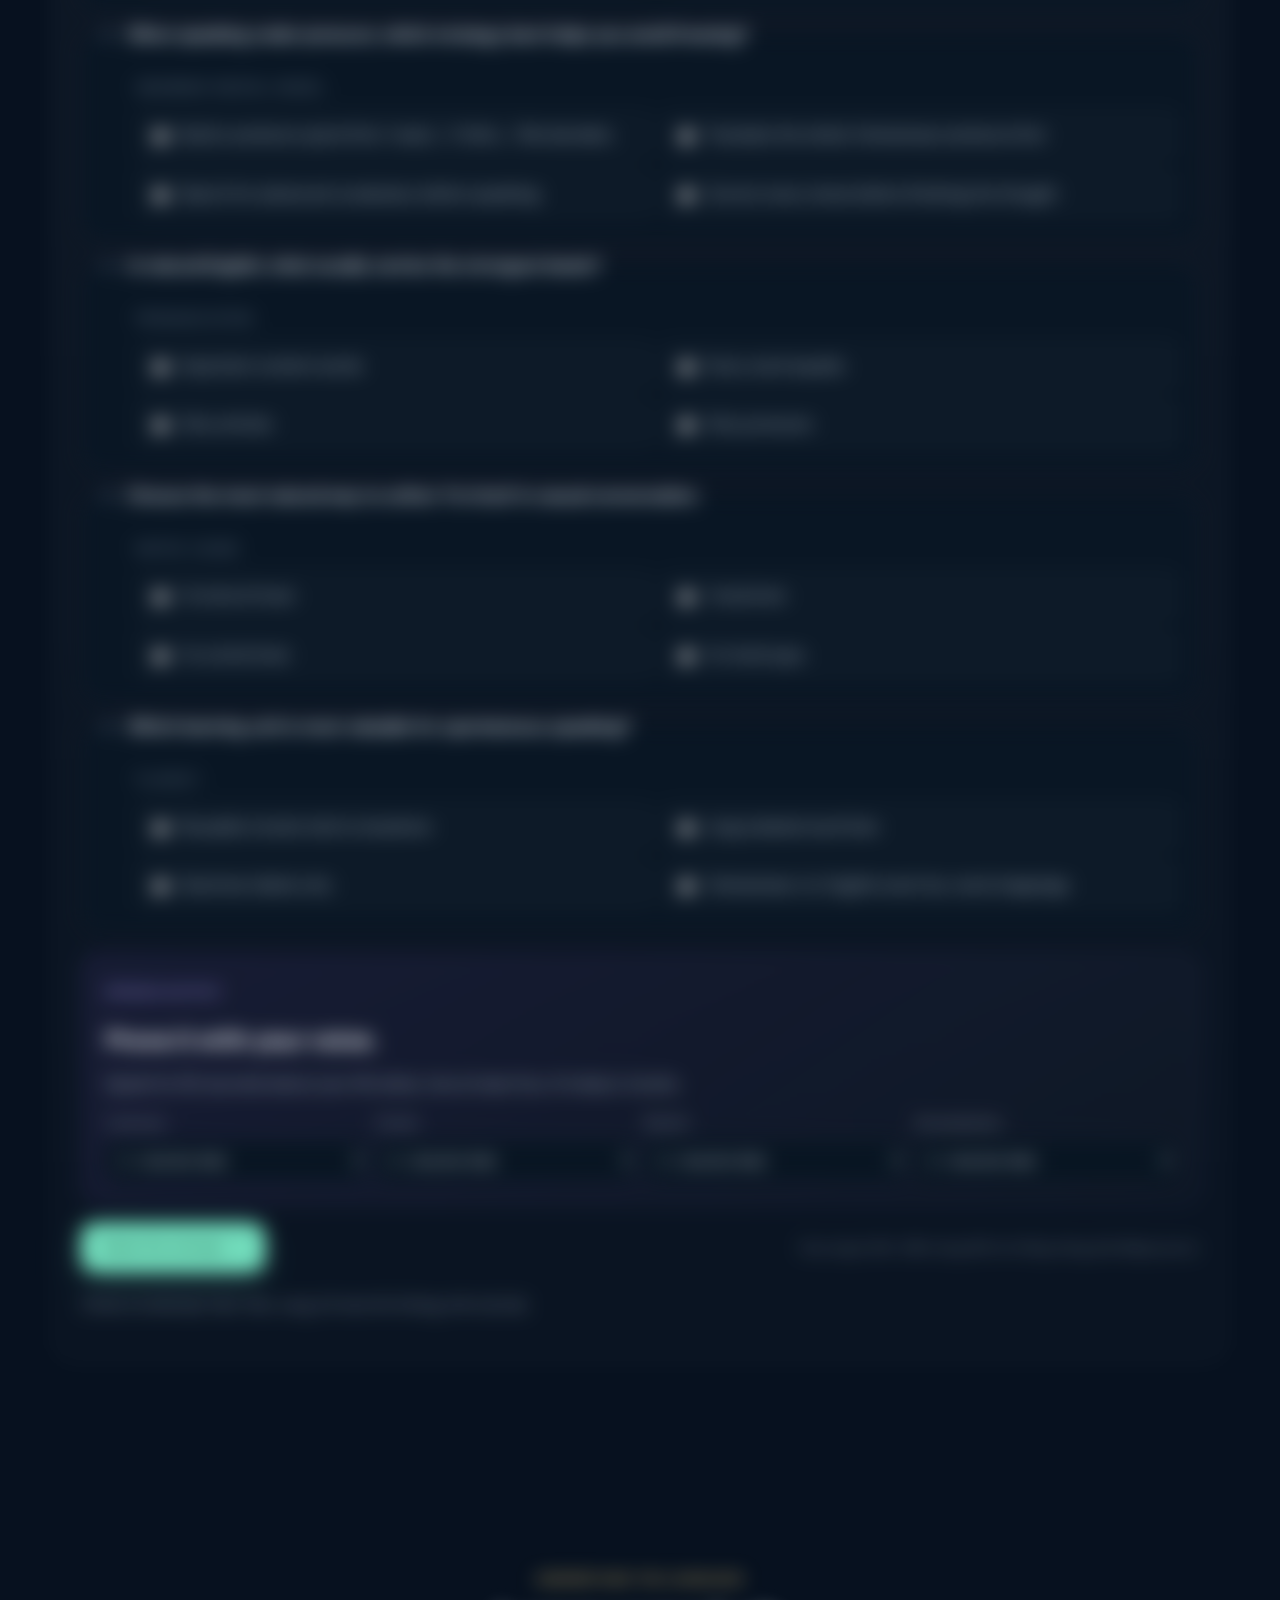
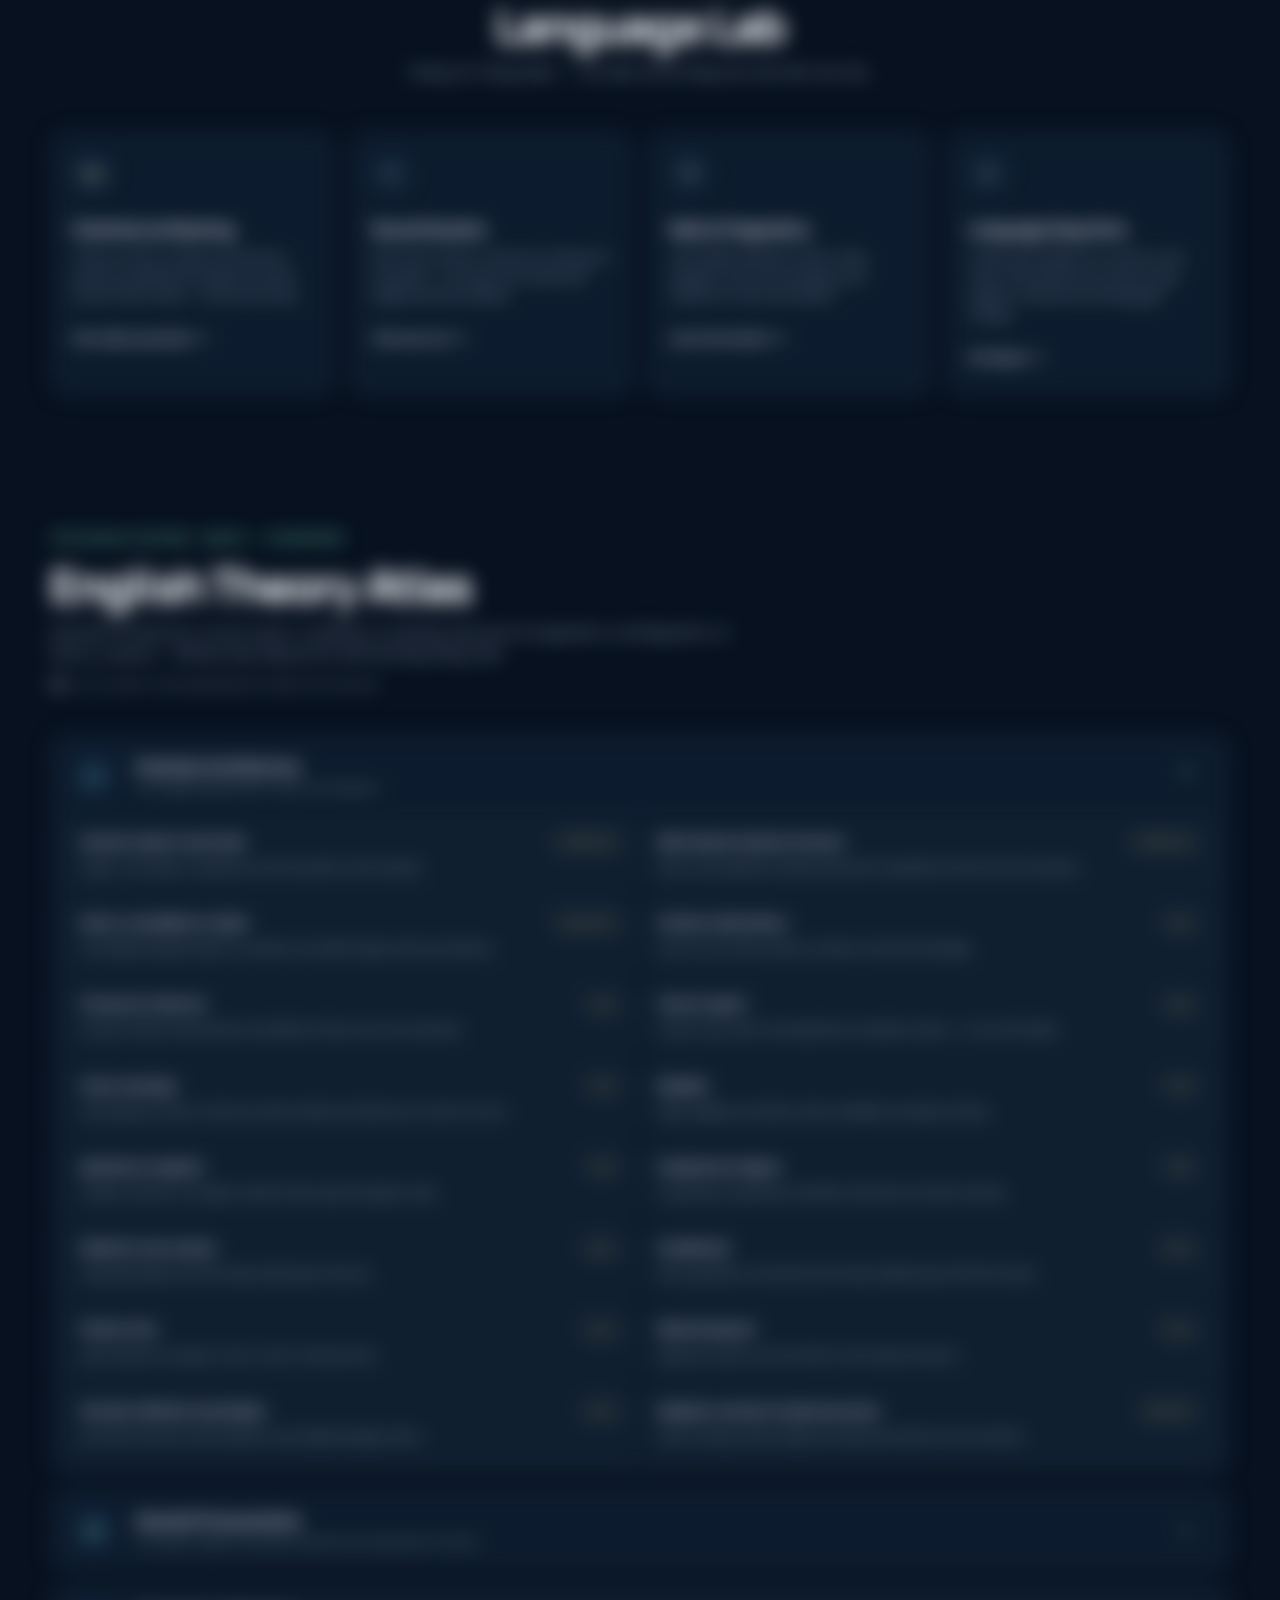
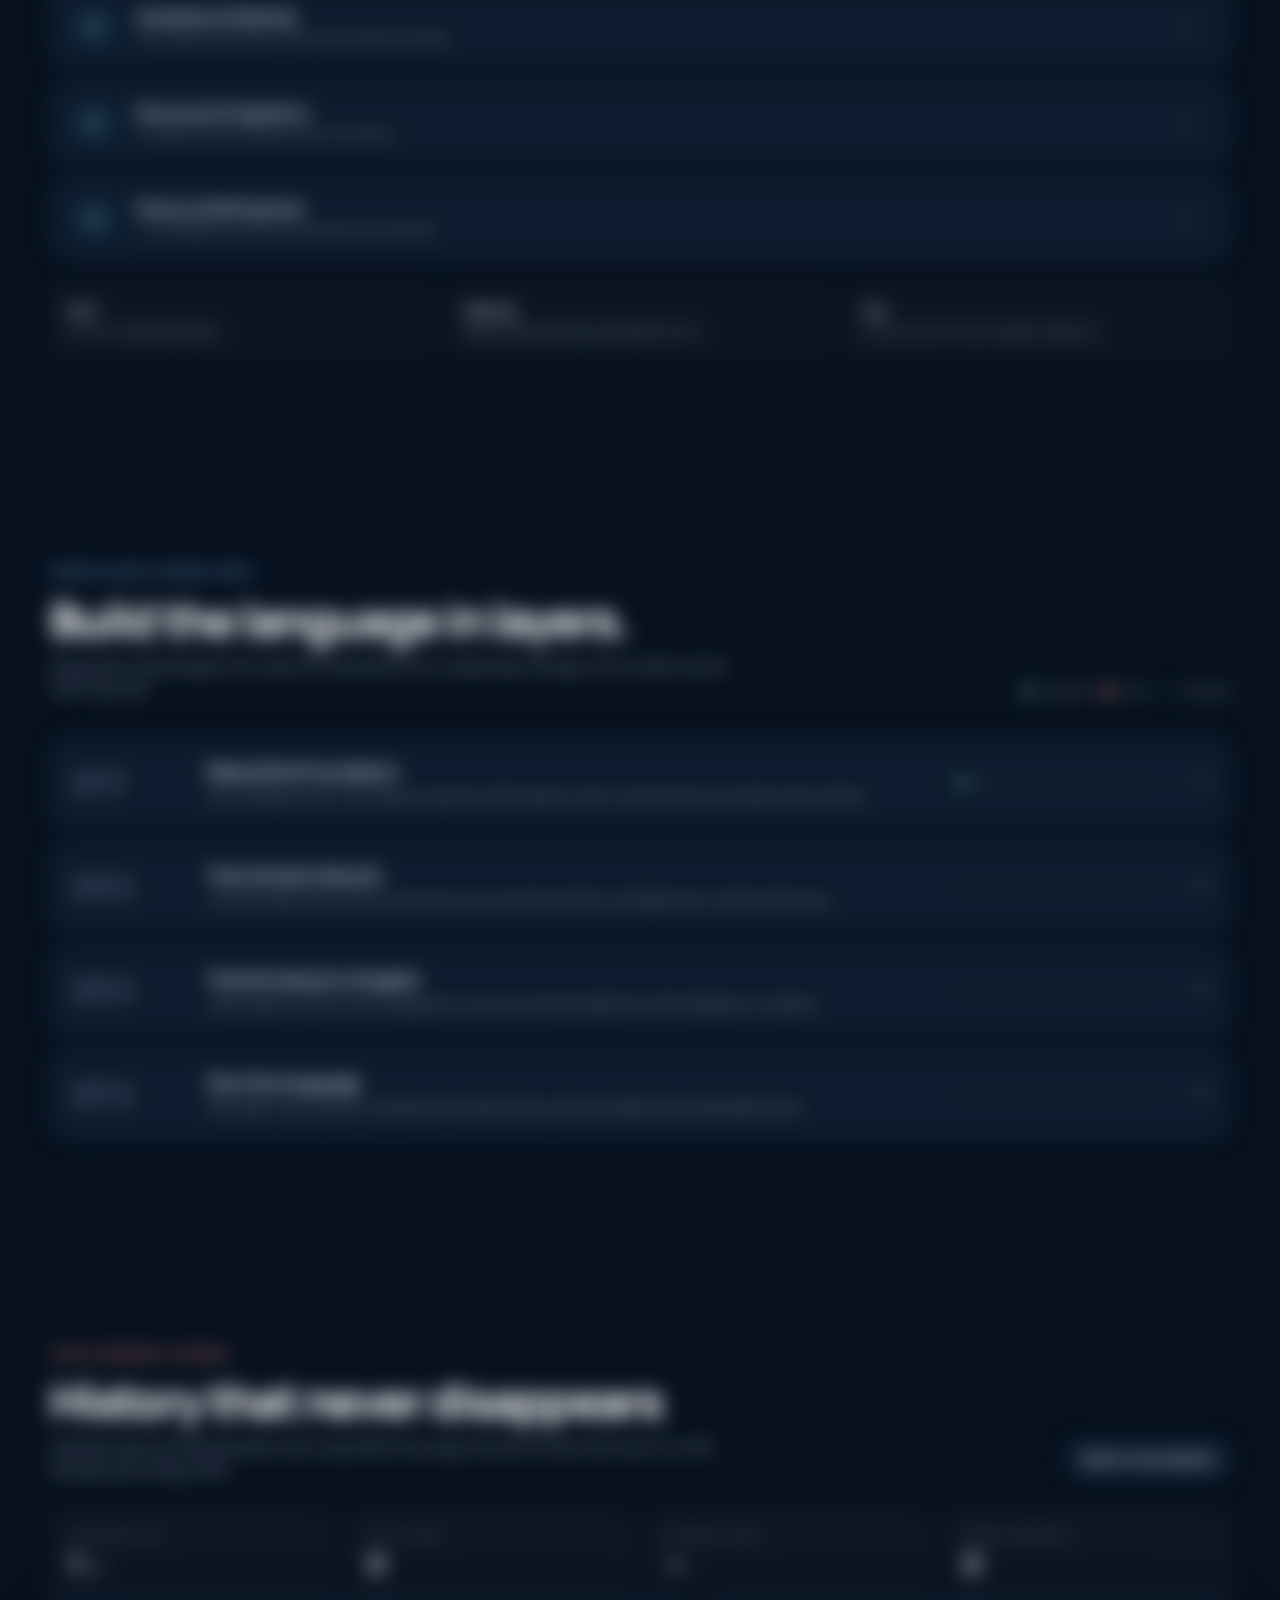
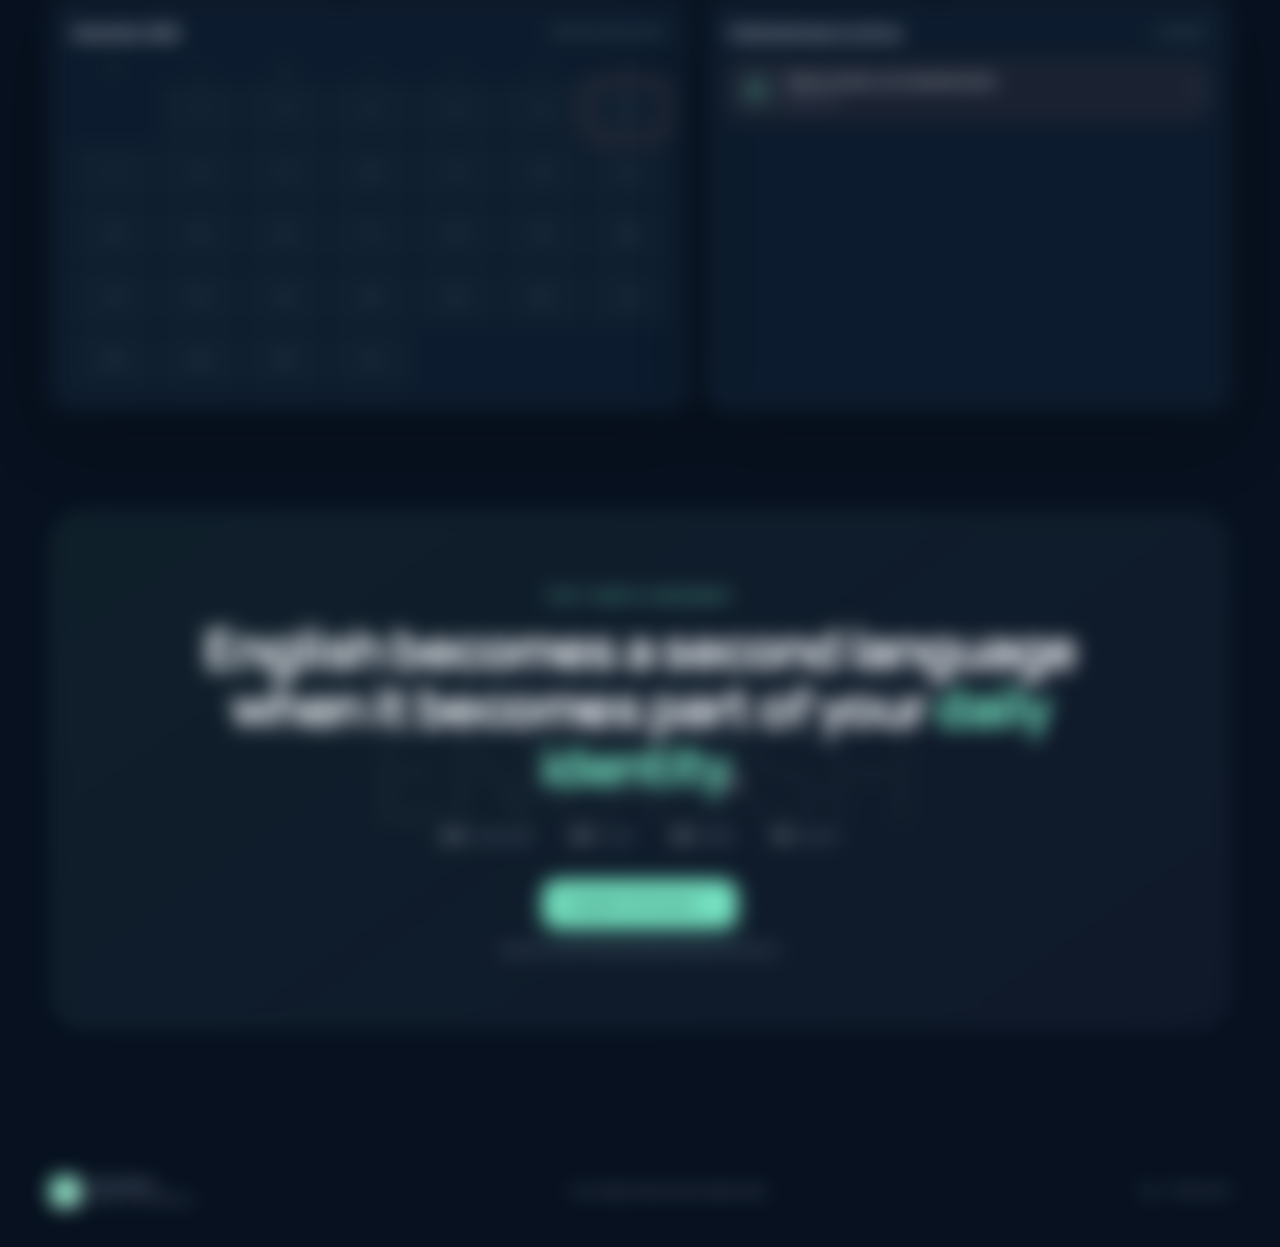
==== commit e1006c97: "feat: make personal study journal the GitHub Pages entry" ====
--- a/index.html
+++ b/index.html
@@ -3,9 +3,9 @@
 <head>
   <meta charset="UTF-8" />
   <meta name="viewport" content="width=device-width, initial-scale=1.0" />
-  <meta http-equiv="refresh" content="0; url=home.html" />
+  <meta http-equiv="refresh" content="0; url=study.html" />
   <title>Daily English OS</title>
-  <script>location.replace('home.html' + location.search + location.hash);</script>
+  <script>location.replace('study.html' + location.search + location.hash);</script>
 </head>
-<body><p>Opening <a href="home.html">Daily English OS</a>…</p></body>
+<body><p>Opening <a href="study.html">Daily English OS</a>…</p></body>
 </html>
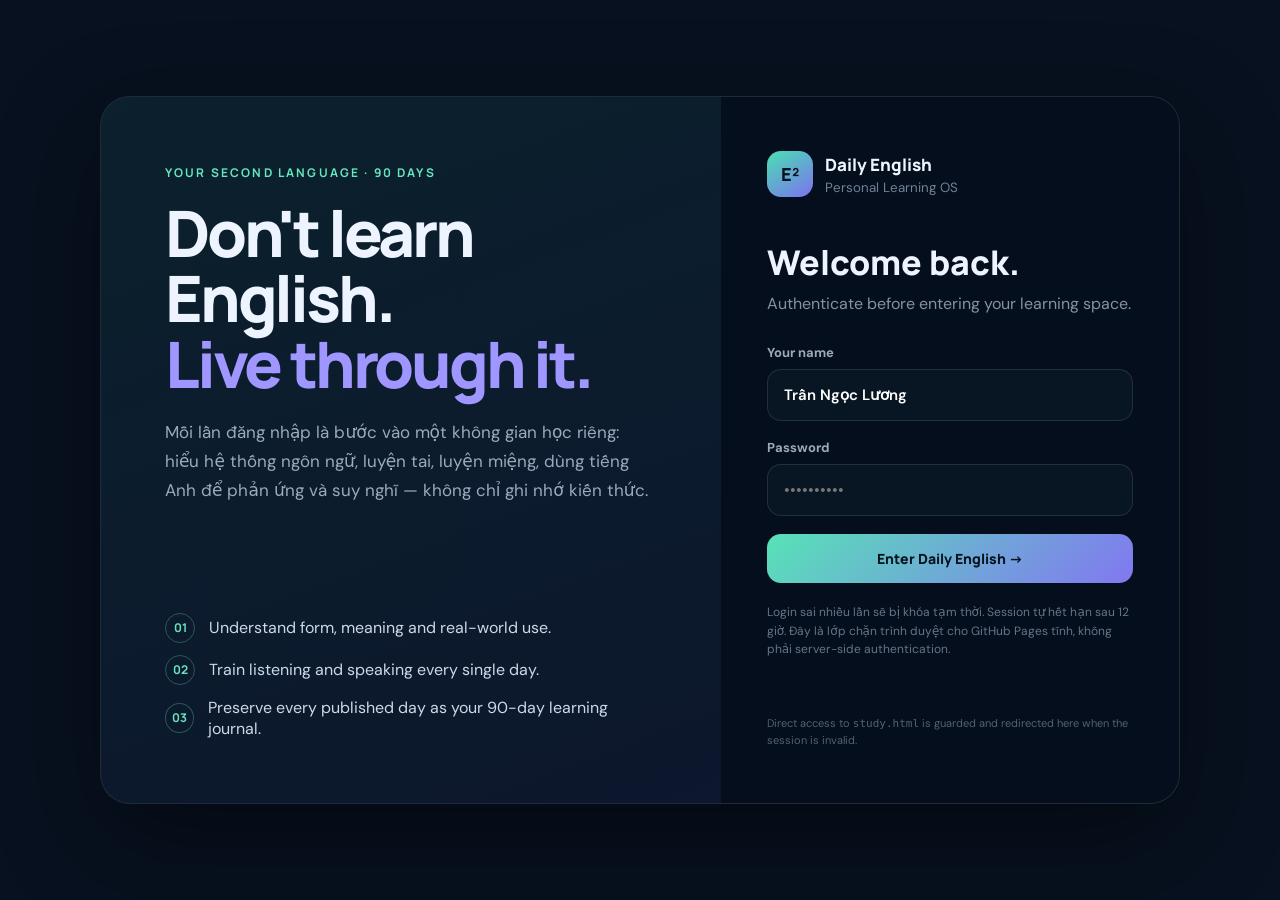
==== commit 4fcfe984: "security: enforce protected login route and temporary lockout" ====
--- a/index.html
+++ b/index.html
@@ -1,11 +1,89 @@
 <!doctype html>
-<html lang="en">
+<html lang="vi">
 <head>
   <meta charset="UTF-8" />
   <meta name="viewport" content="width=device-width, initial-scale=1.0" />
-  <meta http-equiv="refresh" content="0; url=study.html" />
-  <title>Daily English OS</title>
-  <script>location.replace('study.html' + location.search + location.hash);</script>
+  <meta name="theme-color" content="#07111f" />
+  <meta name="robots" content="noindex,nofollow" />
+  <title>Daily English OS — Login</title>
+  <link rel="preconnect" href="https://fonts.googleapis.com">
+  <link rel="preconnect" href="https://fonts.gstatic.com" crossorigin>
+  <link href="https://fonts.googleapis.com/css2?family=DM+Sans:wght@400;500;600;700&family=Manrope:wght@500;600;700;800&display=swap" rel="stylesheet">
+  <style>
+    *{box-sizing:border-box}html,body{margin:0;min-height:100%;font-family:'DM Sans',system-ui,sans-serif;background:#07111f;color:#eef4ff}body{min-height:100vh;display:grid;place-items:center;overflow-x:hidden}.bg{position:fixed;inset:0;background:radial-gradient(circle at 15% 20%,rgba(62,224,176,.18),transparent 34%),radial-gradient(circle at 85% 20%,rgba(115,103,240,.2),transparent 34%),linear-gradient(145deg,#07111f,#091629 55%,#07111f);z-index:-2}.grid{position:fixed;inset:0;background-image:linear-gradient(rgba(255,255,255,.025) 1px,transparent 1px),linear-gradient(90deg,rgba(255,255,255,.025) 1px,transparent 1px);background-size:42px 42px;mask-image:linear-gradient(to bottom,black,transparent);z-index:-1}.shell{width:min(1080px,calc(100% - 32px));display:grid;grid-template-columns:1.15fr .85fr;border:1px solid rgba(255,255,255,.1);border-radius:30px;overflow:hidden;background:rgba(8,20,36,.78);box-shadow:0 35px 100px rgba(0,0,0,.42);backdrop-filter:blur(22px)}.story{padding:64px;display:flex;flex-direction:column;justify-content:space-between;min-height:650px;background:linear-gradient(160deg,rgba(62,224,176,.07),rgba(115,103,240,.05))}.eyebrow{font:700 12px 'Manrope';letter-spacing:.18em;color:#66e7bd}.story h1{font:800 clamp(44px,5vw,70px)/1.02 'Manrope';letter-spacing:-.05em;margin:18px 0 22px}.story h1 span{color:#9f96ff}.story p{max-width:620px;color:#9baabd;font-size:17px;line-height:1.7}.principles{display:grid;gap:12px}.principles div{display:flex;gap:14px;align-items:center;color:#cdd8e8}.principles i{font-style:normal;width:30px;height:30px;display:grid;place-items:center;border-radius:50%;border:1px solid rgba(102,231,189,.3);color:#66e7bd;font:700 12px 'Manrope'}.panel{padding:54px 46px;display:flex;flex-direction:column;justify-content:center;background:rgba(4,12,23,.55)}.brand{display:flex;gap:12px;align-items:center;margin-bottom:42px}.mark{width:46px;height:46px;border-radius:14px;display:grid;place-items:center;background:linear-gradient(145deg,#49e0b2,#7d72ef);color:#06121c;font:800 18px 'Manrope'}.brand strong,.brand small{display:block}.brand strong{font:800 17px 'Manrope'}.brand small{color:#718196;margin-top:3px}.panel h2{font:800 34px 'Manrope';margin:0 0 8px}.panel>p{color:#8392a6;margin:0 0 30px}.form{display:grid;gap:18px}.form label{display:grid;gap:8px;color:#9baabd;font-size:13px;font-weight:700}.form input{width:100%;border:1px solid rgba(255,255,255,.11);background:#081523;color:#fff;border-radius:14px;padding:15px 16px;font:600 15px 'DM Sans';outline:none;transition:.2s}.form input:focus{border-color:#66e7bd;box-shadow:0 0 0 3px rgba(102,231,189,.08)}button{border:0;cursor:pointer;border-radius:14px;padding:15px 18px;font:800 14px 'Manrope';background:linear-gradient(135deg,#58e2b7,#8277f1);color:#06121c;transition:.2s}button:hover:not(:disabled){transform:translateY(-1px);filter:brightness(1.05)}button:disabled{cursor:not-allowed;opacity:.52}.error{border:1px solid rgba(255,105,115,.28);background:rgba(255,105,115,.08);color:#ff9aa2;border-radius:12px;padding:12px 14px;font-size:13px;line-height:1.5}.hidden{display:none!important}.security{margin-top:20px!important;font-size:12px!important;line-height:1.55!important;color:#64758a!important}.lock{color:#ffc56b}.foot{margin-top:26px;color:#526276;font-size:11px;line-height:1.5}@media(max-width:820px){body{display:block;padding:16px 0}.shell{grid-template-columns:1fr}.story{min-height:auto;padding:34px 28px}.story h1{font-size:42px}.principles{margin-top:30px}.panel{padding:36px 28px}.brand{margin-bottom:28px}}
+  </style>
 </head>
-<body><p>Opening <a href="study.html">Daily English OS</a>…</p></body>
+<body>
+  <div class="bg"></div><div class="grid"></div>
+  <main class="shell">
+    <section class="story">
+      <div><span class="eyebrow">YOUR SECOND LANGUAGE · 90 DAYS</span><h1>Don't learn English.<br><span>Live through it.</span></h1><p>Mỗi lần đăng nhập là bước vào một không gian học riêng: hiểu hệ thống ngôn ngữ, luyện tai, luyện miệng, dùng tiếng Anh để phản ứng và suy nghĩ — không chỉ ghi nhớ kiến thức.</p></div>
+      <div class="principles"><div><i>01</i><span>Understand form, meaning and real-world use.</span></div><div><i>02</i><span>Train listening and speaking every single day.</span></div><div><i>03</i><span>Preserve every published day as your 90-day learning journal.</span></div></div>
+    </section>
+    <section class="panel">
+      <div class="brand"><span class="mark">E²</span><span><strong>Daily English</strong><small>Personal Learning OS</small></span></div>
+      <h2>Welcome back.</h2><p>Authenticate before entering your learning space.</p>
+      <form id="loginForm" class="form" autocomplete="on">
+        <label>Your name<input id="loginUser" autocomplete="username" value="Trần Ngọc Lương" required></label>
+        <label>Password<input id="loginPassword" type="password" inputmode="numeric" autocomplete="current-password" placeholder="••••••••••" required></label>
+        <div id="loginError" class="error hidden" role="alert"></div>
+        <button id="loginButton" type="submit">Enter Daily English →</button>
+      </form>
+      <p class="security">Login sai nhiều lần sẽ bị khóa tạm thời. Session tự hết hạn sau 12 giờ. Đây là lớp chặn trình duyệt cho GitHub Pages tĩnh, không phải server-side authentication.</p>
+      <div class="foot">Direct access to <code>study.html</code> is guarded and redirected here when the session is invalid.</div>
+    </section>
+  </main>
+<script>
+(() => {
+  const USER = 'Trần Ngọc Lương';
+  const PASSWORD_SHA256 = '7e5136c128568fdcc8b0c143f6328daaf048132d607a2bc8df9a88a8beaeb393';
+  const LEGACY_AUTH_KEY = 'dailyEnglishOS.auth.v1';
+  const AUTH_KEY = 'dailyEnglishOS.auth.v2';
+  const GUARD_KEY = 'dailyEnglishOS.loginGuard.v1';
+  const SESSION_MS = 12 * 60 * 60 * 1000;
+  const MAX_FREE_ATTEMPTS = 5;
+  const form = document.getElementById('loginForm');
+  const user = document.getElementById('loginUser');
+  const pass = document.getElementById('loginPassword');
+  const error = document.getElementById('loginError');
+  const button = document.getElementById('loginButton');
+  let timer = null;
+
+  function readJSON(key, fallback=null){ try { return JSON.parse(localStorage.getItem(key) || 'null') ?? fallback; } catch { return fallback; } }
+  function currentSession(){ const s=readJSON(AUTH_KEY); return s && s.version===2 && s.user===USER && Number(s.expiresAt)>Date.now() && localStorage.getItem(LEGACY_AUTH_KEY)==='ok' ? s : null; }
+  function nextTarget(){ const raw=new URLSearchParams(location.search).get('next'); if(!raw || /^https?:/i.test(raw) || raw.startsWith('//')) return 'study.html'; return raw.startsWith('study.html') ? raw : 'study.html'; }
+  function guardState(){ return readJSON(GUARD_KEY,{failures:0,lockUntil:0}); }
+  function saveGuard(s){ localStorage.setItem(GUARD_KEY,JSON.stringify(s)); }
+  function lockDuration(failures){ const tier=Math.max(0,failures-MAX_FREE_ATTEMPTS); return Math.min(15*60*1000,30000*Math.pow(2,tier)); }
+  function show(message, locked=false){ error.textContent=message; error.classList.remove('hidden'); error.classList.toggle('lock',locked); }
+  function updateLock(){ const s=guardState(); const left=Math.max(0,Number(s.lockUntil||0)-Date.now()); if(left<=0){ button.disabled=false; if(timer){clearInterval(timer);timer=null;} return false; } button.disabled=true; const sec=Math.ceil(left/1000); show(`Đăng nhập đang bị khóa tạm thời. Thử lại sau ${sec}s.`,true); if(!timer) timer=setInterval(updateLock,1000); return true; }
+  async function sha256(value){ const bytes=new TextEncoder().encode(value); const digest=await crypto.subtle.digest('SHA-256',bytes); return [...new Uint8Array(digest)].map(b=>b.toString(16).padStart(2,'0')).join(''); }
+
+  if(currentSession()){ location.replace(nextTarget()); return; }
+  localStorage.removeItem(LEGACY_AUTH_KEY); localStorage.removeItem(AUTH_KEY); updateLock();
+
+  form.addEventListener('submit', async (e) => {
+    e.preventDefault();
+    if(updateLock()) return;
+    button.disabled=true;
+    try {
+      const hash=await sha256(pass.value);
+      const ok=user.value.trim()===USER && hash===PASSWORD_SHA256;
+      if(!ok){
+        const s=guardState(); s.failures=Number(s.failures||0)+1;
+        if(s.failures>=MAX_FREE_ATTEMPTS) s.lockUntil=Date.now()+lockDuration(s.failures);
+        saveGuard(s); pass.value=''; pass.focus();
+        if(s.lockUntil>Date.now()) updateLock(); else show(`Tên đăng nhập hoặc mật khẩu chưa đúng. Còn ${MAX_FREE_ATTEMPTS-s.failures} lần trước khi khóa tạm thời.`);
+        return;
+      }
+      localStorage.removeItem(GUARD_KEY);
+      const now=Date.now();
+      localStorage.setItem(LEGACY_AUTH_KEY,'ok');
+      localStorage.setItem(AUTH_KEY,JSON.stringify({version:2,user:USER,issuedAt:now,expiresAt:now+SESSION_MS}));
+      location.replace(nextTarget());
+    } finally { if(!updateLock()) button.disabled=false; }
+  });
+})();
+</script>
+</body>
 </html>
